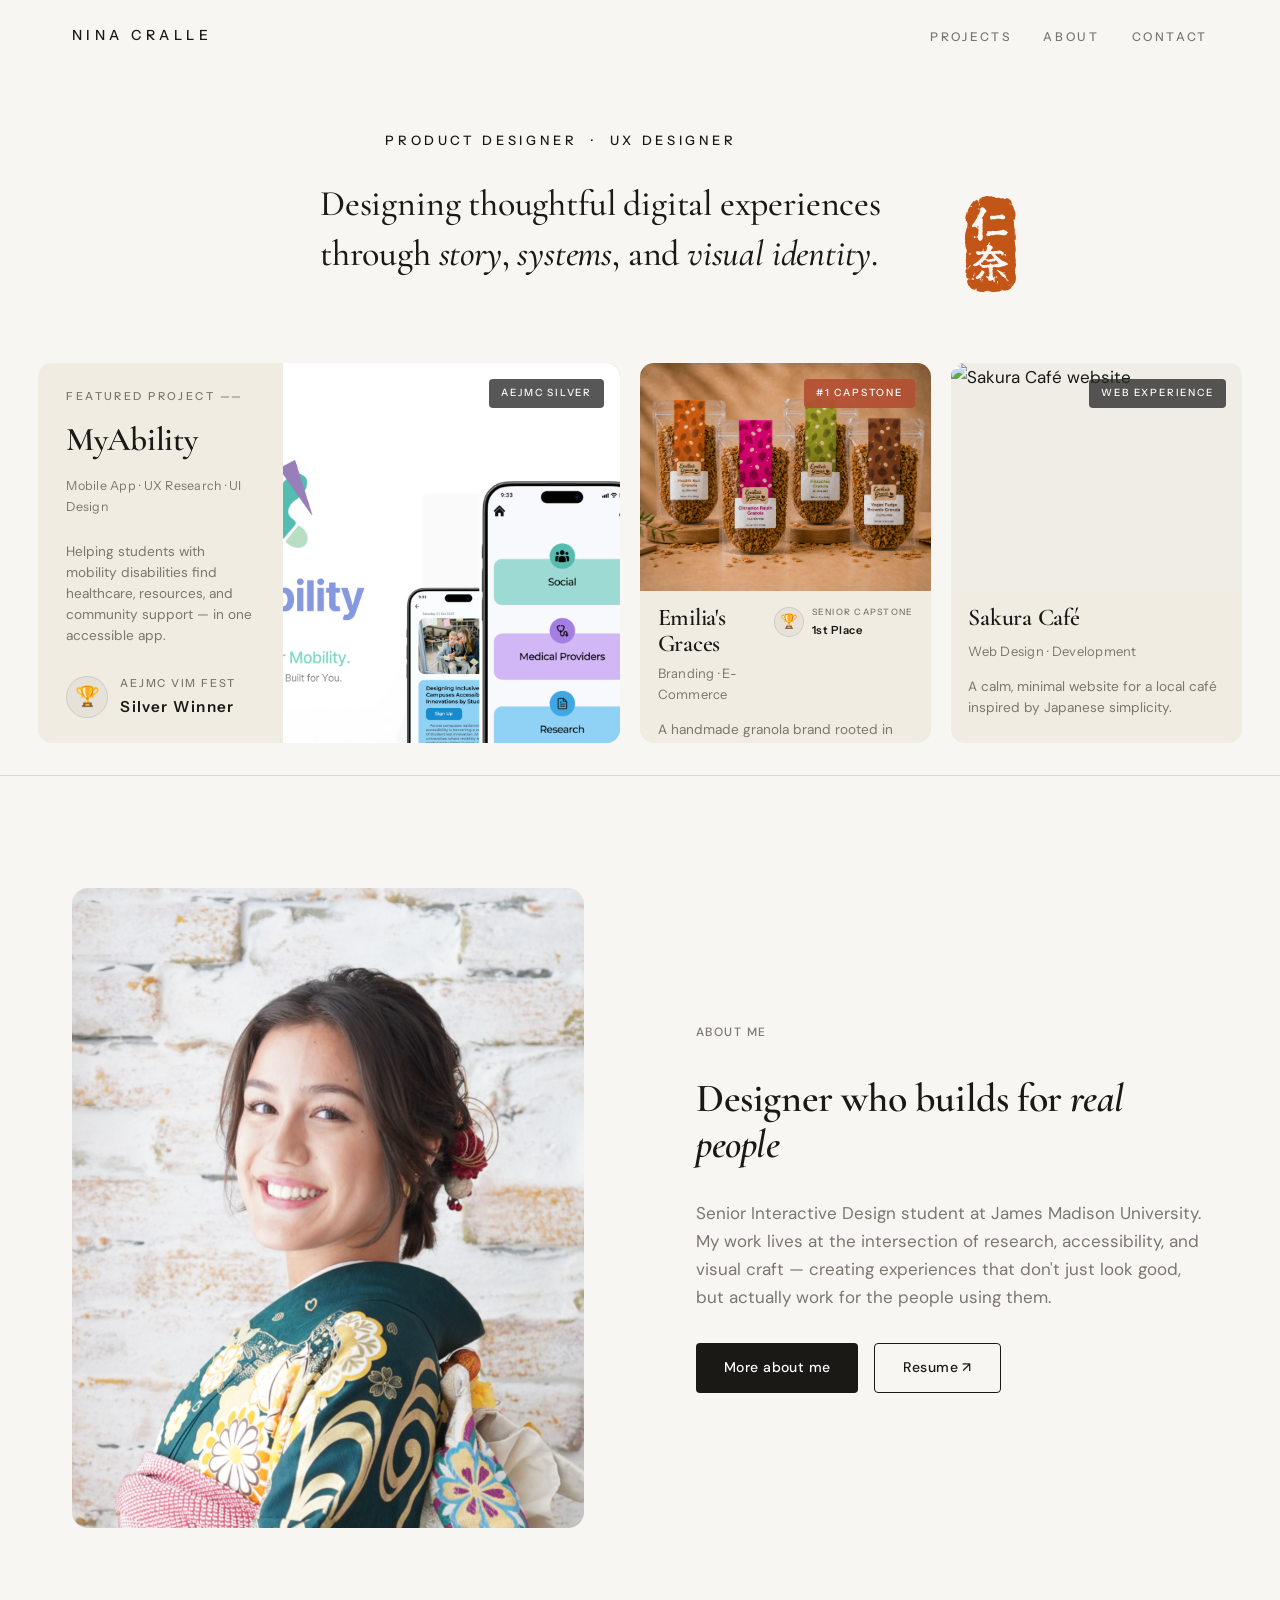
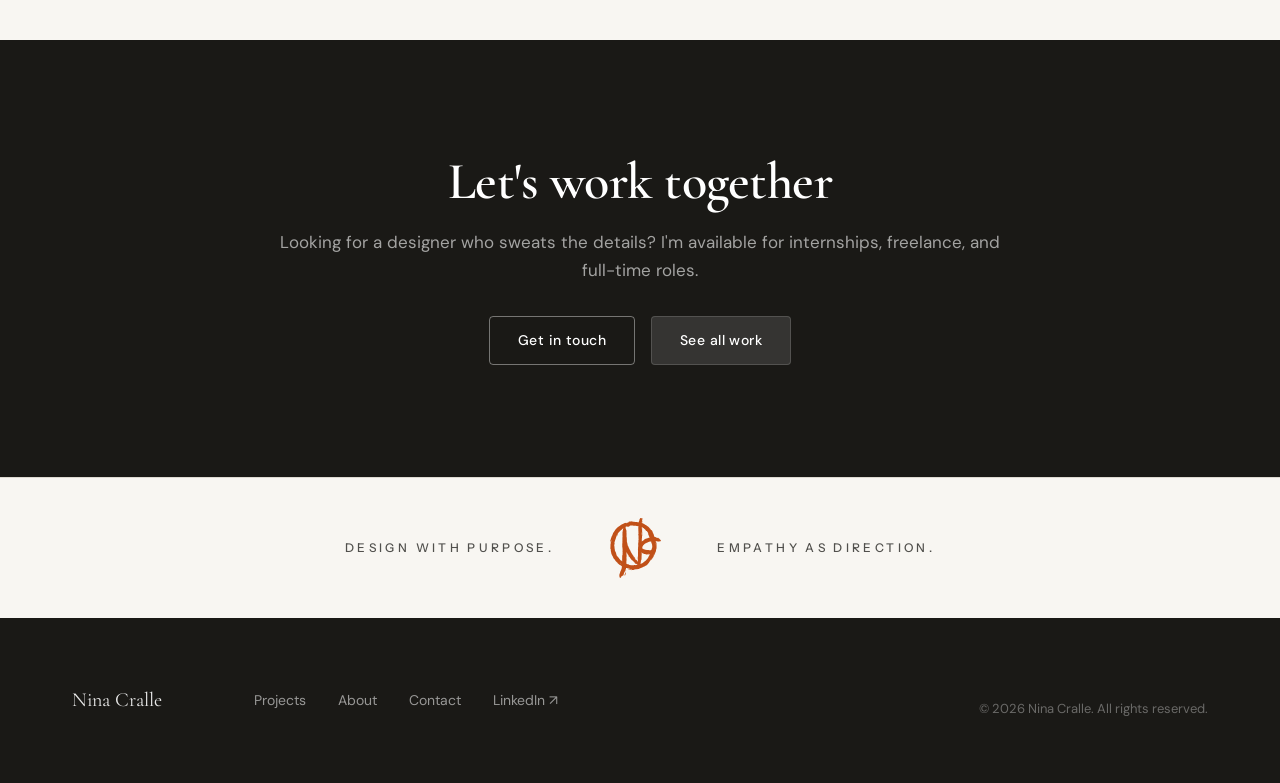
==== index.html @ 78f5ef24 "Update index.html" ====
<!DOCTYPE html>
<html lang="en">
<head>
  <meta charset="UTF-8" />
  <meta name="viewport" content="width=device-width, initial-scale=1.0" />
  <meta name="description" content="Nina Cralle — Interactive Design student at JMU focused on UX/UI, accessibility, and human-centered design." />
  <title>Nina Cralle — Interactive Designer</title>

  <link rel="preconnect" href="https://fonts.googleapis.com" />
  <link rel="preconnect" href="https://fonts.gstatic.com" crossorigin />
  <link href="https://fonts.googleapis.com/css2?family=Instrument+Sans:wght@400;500;600&family=Fredericka+the+Great&family=Cormorant+Garamond:ital,wght@0,400;0,500;0,600;1,400;1,500&family=DM+Sans:wght@400;500;600&display=swap" rel="stylesheet" />
  <link rel="icon" type="image/svg+xml" href="assets/images/logo/nc-monogram.svg" />
  <link rel="stylesheet" href="css/styles.css" />

</head>
<body>

  <!-- ============================================================
       NAVIGATION
       ============================================================ -->
  <nav class="nav" role="navigation" aria-label="Main navigation">
    <div class="nav__inner">
      <a href="index.html" class="nav__logo">NINA CRALLE</a>
      <ul class="nav__links" role="list">
        <li><a href="projects.html">Projects</a></li>
        <li><a href="about.html">About</a></li>
        <li><a href="contact.html">Contact</a></li>
      </ul>
      <button class="nav__toggle" aria-label="Toggle menu" aria-expanded="false">
        <span></span><span></span><span></span>
      </button>
    </div>
  </nav>
  <div class="nav__mobile" aria-hidden="true">
    <a href="projects.html">Projects</a>
    <a href="about.html">About</a>
    <a href="contact.html">Contact</a>
  </div>


 <!-- =====================================================
     HERO — mockup-matched composition
     ===================================================== -->
<section class="hero-mock" aria-label="Hero">
  <div class="hero-mock__inner">

    <p class="hero-mock__role" data-animate>
      Product Designer &nbsp;·&nbsp; UX Designer
    </p>

    <div class="hero-mock__headline-row" data-animate data-delay="1">
      <h1 class="hero-mock__headline">
        Designing thoughtful digital experiences
        through <em>story</em>, <em>systems</em>, and <em>visual identity</em>.
      </h1>
      <img
        src="assets/images/logo/nina-hanko.svg"
        alt="Nina Cralle hanko seal"
        class="hero-mock__hanko"
      />
    </div>

  </div>
</section>


 <!-- =====================================================
     FEATURED PROJECTS — asymmetric grid
     ===================================================== -->
<section class="featured-mock" id="featured">
  <div class="featured-mock__grid">

    <!-- 1 — MyAbility (large, left, spans 2 cols + 2 rows) -->
    <a href="projects/myability.html" class="fcard fcard--large" data-animate>
      <div class="fcard__badge fcard__badge--silver">AEJMC SILVER</div>
      <div class="fcard__body">
        <p class="fcard__eyebrow">Featured Project ——</p>
        <h3 class="fcard__title">MyAbility</h3>
        <p class="fcard__meta">Mobile App · UX Research · UI Design</p>
        <p class="fcard__desc">
          Helping students with mobility disabilities find healthcare, resources,
          and community support — in one accessible app.
        </p>
        <div class="fcard__award">
          <div class="fcard__award-icon" aria-hidden="true">🏆</div>
          <div>
            <p class="fcard__award-label">AEJMC VIM Fest</p>
            <p class="fcard__award-title">Silver Winner</p>
          </div>
        </div>
      </div>
      <div class="fcard__image">
        <!-- REPLACE: drop in your MyAbility hero/cover image -->
        <img src="assets/images/projects/myability/myability.png" alt="MyAbility app screens" />
      </div>
    </a>

    <!-- 2 — Emilia's Graces (right column, top) -->
    <a href="projects/emilias-graces.html" class="fcard fcard--small" data-animate data-delay="1">
      <div class="fcard__badge fcard__badge--capstone">#1 CAPSTONE</div>
      <div class="fcard__image fcard__image--top">
  <img
    src="assets/images/projects/emilias-graces/emilias-graces-hero.png"
    alt="Four Emilia's Graces granola packages featuring Health Nut, Cinnamon Raisin, Pistachio, and Vegan Fudge Brownie flavors"
  />
</div>
      <div class="fcard__body fcard__body--small">
  <div class="fcard__header-row">
    <div class="fcard__header-text">
      <h3 class="fcard__title fcard__title--sm">Emilia's Graces</h3>
      <p class="fcard__meta">Branding · E-Commerce</p>
    </div>
    <div class="fcard__award fcard__award--sm">
      <div class="fcard__award-icon" aria-hidden="true">🏆</div>
      <div>
        <p class="fcard__award-label">Senior Capstone</p>
        <p class="fcard__award-title">1st Place</p>
      </div>
    </div>
  </div>
  <p class="fcard__desc">A handmade granola brand rooted in warmth, tradition, and thoughtful detail.</p>
</div>
    </a>

    <!-- 3 — Sakura Café (right column, bottom) -->
    <a href="projects/sakura.html" class="fcard fcard--small" data-animate data-delay="2">
      <div class="fcard__badge fcard__badge--web">WEB EXPERIENCE</div>
      <div class="fcard__image fcard__image--top">
        <img
          src="https://static.wixstatic.com/media/748392_c0c60c1fc7424899b061f4d5baf2ed8d~mv2.png/v1/fill/w_525,h_700,q_90,enc_avif,quality_auto/748392_c0c60c1fc7424899b061f4d5baf2ed8d~mv2.png"
          alt="Sakura Café website"
        />
      </div>
      <div class="fcard__body fcard__body--small">
        <h3 class="fcard__title fcard__title--sm">Sakura Café</h3>
        <p class="fcard__meta">Web Design · Development</p>
        <p class="fcard__desc">A calm, minimal website for a local café inspired by Japanese simplicity.</p>
      </div>
    </a>

  </div>
</section>


  <!-- ============================================================
       ABOUT STRIP
       ============================================================ -->
  <section class="about-strip">
    <div class="about-strip__inner">
      <div class="about-strip__image" data-animate>
        <img src="assets/images/about/Kimonoshot_edited.jpg" alt="Nina Cralle portrait" />
      </div>
      <div class="about-strip__content">
        <p class="eyebrow" data-animate>About Me</p>
        <h2 data-animate data-delay="1">Designer who builds for <em>real people</em></h2>
        <p data-animate data-delay="2">
          Senior Interactive Design student at James Madison University.
          My work lives at the intersection of research, accessibility, and visual craft —
          creating experiences that don't just look good, but actually work for the people using them.
        </p>
        <div data-animate data-delay="3" style="display:flex; gap:1rem; flex-wrap:wrap;">
          <a href="about.html" class="btn btn--primary">More about me</a>
          <a href="assets/resume/nina-cralle-resume.pdf" class="btn btn--outline" target="_blank" rel="noopener">Resume ↗</a>
        </div>
      </div>
    </div>
  </section>


  <!-- ============================================================
       CONTACT CTA
       ============================================================ -->
  <section class="cta-strip">
    <div class="container">
      <h2 data-animate>Let's work together</h2>
      <p data-animate data-delay="1">
        Looking for a designer who sweats the details? I'm available for internships,
        freelance, and full-time roles.
      </p>
      <div data-animate data-delay="2" style="display:inline-flex; gap:1rem; flex-wrap:wrap; justify-content:center;">
        <a href="contact.html" class="btn btn--outline">Get in touch</a>
        <a href="projects.html" class="btn" style="background:rgba(255,255,255,0.12); color:#fff; border:1px solid rgba(255,255,255,0.15);">
          See all work
        </a>
      </div>
    </div>
  </section>

  <!-- =====================================================
     TAGLINE STRIP
     ===================================================== -->
<section class="tagline-strip" aria-label="Designer tagline">
  <div class="tagline-strip__inner">
    <span class="tagline-strip__text">Design with purpose.</span>
    <img
      src="assets/images/logo/nc-monogram.svg"
      alt="NC monogram"
      class="tagline-strip__mark"
    />
    <span class="tagline-strip__text">Empathy as direction.</span>
  </div>
</section>

  <!-- ============================================================
       FOOTER
       ============================================================ -->
  <footer class="footer">
    <div class="footer__inner">
      <span class="footer__name">Nina Cralle</span>
      <nav class="footer__links" aria-label="Footer navigation">
        <a href="projects.html">Projects</a>
        <a href="about.html">About</a>
        <a href="contact.html">Contact</a>
        <a href="https://www.linkedin.com/in/nina-cralle" target="_blank" rel="noopener">LinkedIn ↗</a>
      </nav>
      <p class="footer__copy">© 2026 Nina Cralle. All rights reserved.</p>
    </div>
  </footer>


  <script src="js/script.js"></script>
  <script>
    (function () {
      const scroll = document.getElementById('heroCScroll');
      const btnL   = document.getElementById('arrowLeft');
      const btnR   = document.getElementById('arrowRight');
      if (!scroll) return;

      const STEP = 320;

      /* ── Center carousel on load so it feels balanced ── */
      function centerTrack() {
        const maxScroll = scroll.scrollWidth - scroll.clientWidth;
        scroll.scrollLeft = maxScroll / 2;
        updateArrows();
      }

      requestAnimationFrame(() => requestAnimationFrame(centerTrack));

      let rTimer;
      window.addEventListener('resize', () => {
        clearTimeout(rTimer);
        rTimer = setTimeout(centerTrack, 120);
      });

      /* ── Arrow state ── */
      function updateArrows() {
        if (!btnL || !btnR) return;
        btnL.classList.toggle('hidden', scroll.scrollLeft < 4);
        btnR.classList.toggle('hidden',
          scroll.scrollLeft >= scroll.scrollWidth - scroll.clientWidth - 4);
      }

      scroll.addEventListener('scroll', updateArrows, { passive: true });

      if (btnL) btnL.addEventListener('click', () => scroll.scrollBy({ left: -STEP, behavior: 'smooth' }));
      if (btnR) btnR.addEventListener('click', () => scroll.scrollBy({ left:  STEP, behavior: 'smooth' }));

      /* ── Mouse drag ── */
      let down = false, startX, startScroll;

      scroll.addEventListener('mousedown', e => {
        down = true;
        scroll.classList.add('dragging');
        startX      = e.pageX - scroll.offsetLeft;
        startScroll = scroll.scrollLeft;
      });
      scroll.addEventListener('mouseleave', () => { down = false; scroll.classList.remove('dragging'); });
      scroll.addEventListener('mouseup',    () => { down = false; scroll.classList.remove('dragging'); });
      scroll.addEventListener('mousemove', e => {
        if (!down) return;
        e.preventDefault();
        scroll.scrollLeft = startScroll - (e.pageX - scroll.offsetLeft - startX) * 1.5;
      });

      /* ── Touch ── */
      let tx = 0, ts = 0;
      scroll.addEventListener('touchstart', e => { tx = e.touches[0].pageX; ts = scroll.scrollLeft; }, { passive: true });
      scroll.addEventListener('touchmove',  e => { scroll.scrollLeft = ts + (tx - e.touches[0].pageX); }, { passive: true });
    })();
  </script>

</body>
</html>
---- css/styles.css ----
/* ============================================================
   Nina Cralle Portfolio — styles.css
   ============================================================
   Fonts loaded in HTML:
     - Fredericka the Great (legacy hero name — no longer used on home)
     - Cormorant Garamond (display, italic keywords)
     - DM Sans (body)
     - Instrument Sans (nav + labels)

   Table of Contents:
     1.  Design tokens (variables)
     2.  Reset & base
     3.  Typography
     4.  Layout utilities
     5.  Navigation
     6.  Buttons & links
     7.  Image utilities
     8.  Home — hero (mock composition)
     9.  Home — featured projects grid
     10. Home — tagline strip
     11. Home — legacy about strip (still used)
     12. Home — legacy CTA strip (still used)
     13. Projects list page
     14. Project detail page
     15. About page
     16. Contact page
     17. Footer
     18. Animations
     19. Responsive
   ============================================================ */


/* ============================================================
   1. DESIGN TOKENS
   ============================================================ */

:root {
  /* Colors */
  --color-bg:          #F8F6F2;
  --color-surface:     #FFFFFF;
  --color-card:        #F0EDE7;
  --color-card-warm:   #F1ECE2;
  --color-text:        #1A1916;
  --color-muted:       #7A776F;
  --color-accent:      #B07A52;
  --color-accent-dark: #8A5C38;
  --color-border:      #DDD9D1;
  --color-placeholder: #D5D1C9;

  /* Typography */
  --font-display: 'Cormorant Garamond', Georgia, 'Times New Roman', serif;
  --font-body:    'DM Sans', system-ui, -apple-system, sans-serif;
  --font-mono:    'Instrument Sans', system-ui, sans-serif;

  /* Spacing */
  --space-xs:  0.5rem;
  --space-sm:  1rem;
  --space-md:  2rem;
  --space-lg:  4rem;
  --space-xl:  7rem;
  --space-2xl: 10rem;

  /* Sizing */
  --max-width:     1200px;
  --content-width: 760px;
  --nav-height:    72px;

  /* Radius */
  --radius-sm: 4px;
  --radius-md: 8px;
  --radius-lg: 16px;

  /* Motion */
  --ease:      0.25s ease;
  --ease-slow: 0.5s ease;
}


/* ============================================================
   2. RESET & BASE
   ============================================================ */

*, *::before, *::after {
  box-sizing: border-box;
  margin: 0;
  padding: 0;
}

html {
  scroll-behavior: smooth;
  -webkit-font-smoothing: antialiased;
  -moz-osx-font-smoothing: grayscale;
}

body {
  background-color: var(--color-bg);
  color: var(--color-text);
  font-family: var(--font-body);
  font-size: 1.0625rem;
  line-height: 1.65;
  min-height: 100vh;
  padding-top: var(--nav-height);
}

img {
  display: block;
  max-width: 100%;
  height: auto;
}

a { color: inherit; text-decoration: none; }
ul, ol { list-style: none; }

button {
  cursor: pointer;
  border: none;
  background: none;
  font-family: inherit;
}

:focus-visible {
  outline: 2px solid var(--color-accent);
  outline-offset: 3px;
  border-radius: 2px;
}

::selection {
  background-color: var(--color-accent);
  color: #fff;
}


/* ============================================================
   3. TYPOGRAPHY
   ============================================================ */

h1, h2, h3, h4 {
  font-family: var(--font-display);
  font-weight: 600;
  line-height: 1.15;
  letter-spacing: -0.01em;
}

h1 { font-size: clamp(2.25rem, 5vw, 3.75rem); }
h2 { font-size: clamp(1.75rem, 3.5vw, 2.5rem); }
h3 { font-size: clamp(1.25rem, 2.5vw, 1.625rem); }
h4 { font-size: 1.125rem; font-weight: 600; font-family: var(--font-body); }

p {
  color: var(--color-muted);
  max-width: 62ch;
}

p.wide { max-width: 80ch; }
p.dark { color: var(--color-text); }

.eyebrow {
  font-family: var(--font-body);
  font-size: 0.75rem;
  font-weight: 500;
  letter-spacing: 0.12em;
  text-transform: uppercase;
  color: var(--color-muted);
}

.caption {
  font-size: 0.8125rem;
  color: var(--color-muted);
}

strong { font-weight: 600; color: var(--color-text); }
.italic { font-style: italic; }


/* ============================================================
   4. LAYOUT UTILITIES
   ============================================================ */

.container {
  max-width: var(--max-width);
  margin-inline: auto;
  padding-inline: var(--space-md);
}

.container--narrow {
  max-width: var(--content-width);
  margin-inline: auto;
  padding-inline: var(--space-md);
}

.section    { padding-block: var(--space-xl); }
.section--sm { padding-block: var(--space-lg); }

.divider {
  border: none;
  border-top: 1px solid var(--color-border);
  margin-block: var(--space-lg);
}

.split {
  display: flex;
  gap: var(--space-lg);
  align-items: flex-start;
}
.split > * { flex: 1; }

.sr-only {
  position: absolute;
  width: 1px;
  height: 1px;
  padding: 0;
  margin: -1px;
  overflow: hidden;
  clip: rect(0, 0, 0, 0);
  white-space: nowrap;
  border-width: 0;
}


/* ============================================================
   5. NAVIGATION
   ============================================================ */

.nav {
  position: fixed;
  top: 0; left: 0; right: 0;
  z-index: 100;
  height: var(--nav-height);
  display: flex;
  align-items: center;
  background-color: rgba(248, 246, 242, 0.88);
  backdrop-filter: blur(12px);
  -webkit-backdrop-filter: blur(12px);
  border-bottom: 1px solid transparent;
  transition: border-color var(--ease);
}

.nav.scrolled { border-bottom-color: var(--color-border); }

.nav__inner {
  max-width: var(--max-width);
  width: 100%;
  margin-inline: auto;
  padding-inline: var(--space-md);
  display: flex;
  align-items: center;
  justify-content: space-between;
}

/* Logo (uppercase, tracked, Instrument Sans) */
.nav__logo {
  font-family: var(--font-mono);
  font-size: 0.875rem;
  font-weight: 500;
  letter-spacing: 0.32em;
  text-transform: uppercase;
  color: var(--color-text);
  text-decoration: none;
  transition: color var(--ease);
}
.nav__logo:hover { color: var(--color-accent); }

/* Desktop nav links */
.nav__links {
  display: flex;
  gap: var(--space-md);
  align-items: center;
}

.nav__links a {
  font-family: var(--font-mono);
  font-size: 0.75rem;
  font-weight: 500;
  letter-spacing: 0.22em;
  text-transform: uppercase;
  color: var(--color-muted);
  text-decoration: none;
  position: relative;
  padding-bottom: 2px;
  transition: color var(--ease);
}

.nav__links a::after {
  content: '';
  position: absolute;
  bottom: 0; left: 0;
  width: 0; height: 1px;
  background-color: var(--color-accent);
  transition: width var(--ease);
}

.nav__links a:hover,
.nav__links a.active { color: var(--color-text); }

.nav__links a:hover::after,
.nav__links a.active::after { width: 100%; }

/* Mobile hamburger */
.nav__toggle {
  display: none;
  flex-direction: column;
  gap: 5px;
  padding: 4px;
  background: none;
  border: none;
  cursor: pointer;
}

.nav__toggle span {
  display: block;
  width: 22px;
  height: 1.5px;
  background-color: var(--color-text);
  transition: transform var(--ease), opacity var(--ease);
}

.nav__toggle.open span:nth-child(1) { transform: translateY(6.5px) rotate(45deg); }
.nav__toggle.open span:nth-child(2) { opacity: 0; }
.nav__toggle.open span:nth-child(3) { transform: translateY(-6.5px) rotate(-45deg); }

/* Mobile drawer */
.nav__mobile {
  display: none;
  position: fixed;
  top: var(--nav-height);
  left: 0; right: 0;
  background-color: var(--color-bg);
  border-bottom: 1px solid var(--color-border);
  padding: var(--space-md);
  flex-direction: column;
  gap: var(--space-sm);
  z-index: 99;
}

.nav__mobile.open { display: flex; }

.nav__mobile a {
  font-family: var(--font-mono);
  font-size: 0.9rem;
  letter-spacing: 0.22em;
  text-transform: uppercase;
  color: var(--color-text);
  padding-block: var(--space-xs);
  border-bottom: 1px solid var(--color-border);
}


/* ============================================================
   6. BUTTONS & LINKS
   ============================================================ */

.btn {
  display: inline-flex;
  align-items: center;
  gap: 0.5rem;
  padding: 0.75rem 1.75rem;
  border-radius: var(--radius-sm);
  font-family: var(--font-body);
  font-size: 0.875rem;
  font-weight: 500;
  letter-spacing: 0.03em;
  text-decoration: none;
  transition: background-color var(--ease), color var(--ease),
              transform var(--ease), box-shadow var(--ease);
  cursor: pointer;
}

.btn--primary {
  background-color: var(--color-text);
  color: #fff;
}
.btn--primary:hover {
  background-color: var(--color-accent);
  transform: translateY(-1px);
  box-shadow: 0 4px 16px rgba(176, 122, 82, 0.25);
}

.btn--outline {
  background-color: transparent;
  color: var(--color-text);
  border: 1.5px solid var(--color-text);
}
.btn--outline:hover {
  background-color: var(--color-text);
  color: #fff;
  transform: translateY(-1px);
}

.btn--ghost {
  background: none;
  color: var(--color-accent);
  padding-inline: 0;
  font-weight: 500;
}
.btn--ghost::after {
  content: '→';
  transition: transform var(--ease);
  display: inline-block;
}
.btn--ghost:hover::after { transform: translateX(4px); }

.text-link {
  color: var(--color-accent);
  text-decoration: underline;
  text-underline-offset: 3px;
  transition: color var(--ease);
}
.text-link:hover { color: var(--color-accent-dark); }


/* ============================================================
   7. IMAGE UTILITIES
   ============================================================ */

.img-placeholder {
  background-color: var(--color-placeholder);
  border-radius: var(--radius-md);
  display: flex;
  align-items: center;
  justify-content: center;
  width: 100%;
  min-height: 260px;
  font-size: 0.75rem;
  color: var(--color-muted);
  letter-spacing: 0.06em;
  text-transform: uppercase;
  font-family: var(--font-body);
}

.project-img {
  width: 100%;
  border-radius: var(--radius-md);
  object-fit: cover;
  background-color: var(--color-placeholder);
}

.project-img--tall  { aspect-ratio: 4 / 5; }
.project-img--wide  { aspect-ratio: 16 / 9; }
.project-img--sq    { aspect-ratio: 1 / 1; }
.project-img--hero  { aspect-ratio: 21 / 9; min-height: 320px; }

.project-img--full {
  object-fit: contain;
  height: auto;
  aspect-ratio: unset;
  background-color: transparent;
}


/* ============================================================
   8. HOME — HERO (mockup composition)
   ============================================================ */

.hero-mock {
  background-color: var(--color-bg);
  padding-top: clamp(2rem, 4.5vw, 3.75rem);
  padding-bottom: clamp(2.5rem, 4vw, 3.5rem);
  overflow: hidden;
}

.hero-mock__inner {
  max-width: 780px;
  margin-inline: auto;
  padding-inline: var(--space-md);
  text-align: center;
}

/* "PRODUCT DESIGNER · UX DESIGNER" eyebrow */
.hero-mock__role {
  font-family: var(--font-mono);
  font-size: 0.8125rem;
  font-weight: 500;
  letter-spacing: 0.28em;
  text-transform: uppercase;
  color: var(--color-text);
  margin-bottom: 1.75rem;
  opacity: 0.85;
}

/* Wrapper — inline-block so it hugs the text width */
.hero-mock__headline-row {
  position: relative;
  display: inline-block;
  text-align: left;
  max-width: 640px;   /* forces the headline to wrap after "experiences" */
}

/* Headline — slightly tighter and shorter */
.hero-mock__headline {
  font-family: var(--font-display);
  font-weight: 500;
  font-size: clamp(1.5rem, 3vw, 2.25rem);
  line-height: 1.4;
  letter-spacing: -0.005em;
  color: var(--color-text);
  margin: 0;
}

.hero-mock__headline em {
  font-style: italic;
  color: var(--color-text);
}

/* Hanko seal — smaller, anchored just past "identity." */
.hero-mock__hanko {
  position: absolute;
  right: -3.5rem;              /* sits just past the period at end of headline */
  bottom: -0.75rem;            /* drops slightly below baseline like a stamp */
  width: clamp(48px, 4vw, 62px);
  height: auto;
  z-index: 2;
}


/* ============================================================
   9. HOME — FEATURED PROJECTS GRID
   ============================================================ */

.featured-mock {
  background-color: var(--color-bg);
  padding-block: clamp(1rem, 2.5vw, 2rem);
  padding-inline: clamp(1rem, 3vw, 3rem);
}

/* 3 cards in a single row: MyAbility (2fr) + Emilia's (1fr) + Sakura (1fr) */
.featured-mock__grid {
  display: grid;
  grid-template-columns: 2fr 1fr 1fr;
  grid-template-rows: 1fr;
  gap: 1.25rem;
  max-width: 1360px;
  margin-inline: auto;
}

/* Base card */
.fcard {
  position: relative;
  background-color: var(--color-card-warm);
  border-radius: 14px;
  overflow: hidden;
  text-decoration: none;
  color: var(--color-text);
  display: flex;
  transition: transform var(--ease), box-shadow var(--ease);
}

.fcard:hover {
  transform: translateY(-3px);
  box-shadow: 0 16px 40px rgba(0, 0, 0, 0.08);
}

/* Corner badge */
.fcard__badge {
  position: absolute;
  top: 1rem;
  right: 1rem;
  z-index: 3;
  font-family: var(--font-mono);
  font-size: 0.625rem;
  font-weight: 500;
  letter-spacing: 0.18em;
  padding: 0.4rem 0.75rem;
  border-radius: 4px;
  color: #fff;
  text-transform: uppercase;
}

.fcard__badge--silver   { background: rgba(40, 40, 40, 0.78); }
.fcard__badge--capstone { background: rgba(180, 80, 50, 0.92); }
.fcard__badge--web      { background: rgba(40, 40, 40, 0.78); }

/* ── large card (myability) ── */
.fcard--large .fcard__body {
  flex: 0 0 42%;
  width: 42%;
  padding: 1.75rem 1.5rem;
  display: flex;
  flex-direction: column;
  justify-content: space-between;
  gap: 0.35rem;
}

.fcard--large .fcard__image {
  flex: 0 0 58%;
  width: 58%;
  background: linear-gradient(135deg, #C9B8D6 0%, #B8B5E0 100%);
  overflow: hidden;
}

.fcard--large .fcard__image img {
  width: 100%;
  height: 100%;
  object-fit: cover;
  object-position: center top;
  display: block;
}

/* Shrink typography inside the large card to fit the 42% column properly */
.fcard--large .fcard__title {
  font-size: clamp(1.75rem, 2.4vw, 2.25rem);
  margin-top: 0.35rem;
}

.fcard--large .fcard__meta {
  font-size: 0.78rem;
}

.fcard--large .fcard__desc {
  font-size: 0.85rem;
  max-width: none;
  margin-top: 0.75rem;
}

.fcard--large .fcard__award {
  margin-top: 1rem;
}


/* ── Small cards (Emilia's + Sakura) ── */
.fcard--small {
  flex-direction: column;
  min-height: 320px;
  max-height: 360px;
}

.fcard--small.fcard:nth-of-type(2) { grid-column: 2; grid-row: 1; }
.fcard--small.fcard:nth-of-type(3) { grid-column: 3; grid-row: 1; }

.fcard__image--top {
  width: 100%;
  aspect-ratio: unset;
  height: 60%;
  overflow: hidden;
  background-color: var(--color-card);
  flex-shrink: 0;
}

.fcard__image--top img,
.fcard__image--top .img-placeholder {
  width: 100%;
  height: 100%;
  object-fit: cover;
  border-radius: 0;
  min-height: unset;
}

.fcard__body--small {
  padding: 1rem 1.25rem 1.5rem;
  display: flex;
  flex-direction: column;
  gap: 0.25rem;
  flex-shrink: 0;
}


/* ── Card typography ── */
.fcard__eyebrow {
  font-family: var(--font-mono);
  font-size: 0.6875rem;
  font-weight: 500;
  letter-spacing: 0.22em;
  text-transform: uppercase;
  color: var(--color-muted);
}

.fcard__title {
  font-family: var(--font-display);
  font-size: clamp(2rem, 3.2vw, 2.75rem);
  font-weight: 600;
  line-height: 1.1;
  color: var(--color-text);
  margin-top: 0.5rem;
}

.fcard__title--sm {
  font-size: 1.5rem;
  margin-top: 0;
}

.fcard__meta {
  font-family: var(--font-mono);
  font-size: 0.8125rem;
  color: var(--color-muted);
  margin-top: 0.35rem;
  letter-spacing: 0.02em;
}

.fcard__desc {
  font-size: 0.9rem;
  line-height: 1.55;
  color: var(--color-muted);
  max-width: 36ch;
  margin-top: 1rem;
}

.fcard--small .fcard__desc {
  margin-top: 0.6rem;
  font-size: 0.85rem;
}

/* Award row (MyAbility) */
.fcard__award {
  display: flex;
  align-items: center;
  gap: 0.75rem;
  margin-top: 1.5rem;
}

.fcard__award-icon {
  width: 42px;
  height: 42px;
  border-radius: 50%;
  display: flex;
  align-items: center;
  justify-content: center;
  font-size: 1.25rem;
  background: rgba(0, 0, 0, 0.04);
  border: 1px solid rgba(0, 0, 0, 0.1);
}

.fcard__award-label {
  font-family: var(--font-mono);
  font-size: 0.6875rem;
  font-weight: 500;
  letter-spacing: 0.16em;
  text-transform: uppercase;
  color: var(--color-muted);
}

.fcard__award-title {
  font-family: var(--font-mono);
  font-size: 0.95rem;
  font-weight: 600;
  letter-spacing: 0.08em;
  color: var(--color-text);
  margin-top: 0.1rem;
}

/* Capstone pill (Emilia's) */
.fcard__capstone-pill {
  display: inline-flex;
  align-items: center;
  gap: 0.5rem;
  margin-top: 0.85rem;
  padding: 0.4rem 0.65rem;
  background: rgba(180, 80, 50, 0.1);
  border-radius: 100px;
  width: fit-content;
  font-family: var(--font-mono);
  font-size: 0.7rem;
  color: var(--color-text);
  line-height: 1.25;
}

.fcard__capstone-icon { font-size: 0.85rem; }
.fcard__capstone-sub  { opacity: 0.6; font-size: 0.65rem; letter-spacing: 0.05em; }


/* ============================================================
   10. HOME — TAGLINE STRIP
   ============================================================ */

.tagline-strip {
  background-color: var(--color-bg);
  padding-block: 2.5rem;
  border-top: 1px solid var(--color-border);
}

.tagline-strip__inner {
  max-width: 900px;
  margin-inline: auto;
  padding-inline: var(--space-md);
  display: flex;
  align-items: center;
  justify-content: center;
  gap: clamp(1.5rem, 5vw, 3.5rem);
}

.tagline-strip__text {
  font-family: var(--font-mono);
  font-size: 0.75rem;
  font-weight: 500;
  letter-spacing: 0.28em;
  text-transform: uppercase;
  color: var(--color-text);
  opacity: 0.75;
}

.tagline-strip__mark {
  width: clamp(36px, 4vw, 52px);
  height: auto;
  flex-shrink: 0;
}


/* ============================================================
   11. HOME — ABOUT STRIP
   ============================================================ */

.about-strip {
  padding-block: var(--space-xl);
  border-top: 1px solid var(--color-border);
}

.about-strip__inner {
  max-width: var(--max-width);
  margin-inline: auto;
  padding-inline: var(--space-md);
  display: grid;
  grid-template-columns: 1fr 1fr;
  gap: var(--space-xl);
  align-items: center;
}

.about-strip__image {
  aspect-ratio: 4 / 5;
  border-radius: var(--radius-lg);
  overflow: hidden;
}

.about-strip__image img,
.about-strip__image .img-placeholder {
  width: 100%;
  height: 100%;
  object-fit: cover;
  border-radius: 0;
}

.about-strip__content {
  display: flex;
  flex-direction: column;
  gap: var(--space-md);
}


/* ============================================================
   12. HOME — CONTACT CTA STRIP
   ============================================================ */

.cta-strip {
  background-color: var(--color-text);
  color: #fff;
  padding-block: var(--space-xl);
  text-align: center;
}

.cta-strip h2 {
  font-family: var(--font-display);
  font-size: clamp(2rem, 5vw, 3.25rem);
  color: #fff;
  margin-bottom: var(--space-sm);
}

.cta-strip p {
  color: rgba(255, 255, 255, 0.6);
  margin-inline: auto;
  margin-bottom: var(--space-md);
}

.cta-strip .btn--outline {
  color: #fff;
  border-color: rgba(255, 255, 255, 0.4);
}

.cta-strip .btn--outline:hover {
  background-color: #fff;
  color: var(--color-text);
}


/* ============================================================
   13. PROJECTS LIST PAGE
   ============================================================ */

.page-hero {
  padding-top: var(--space-xl);
  padding-bottom: var(--space-lg);
  border-bottom: 1px solid var(--color-border);
}

.page-hero__inner {
  max-width: var(--max-width);
  margin-inline: auto;
  padding-inline: var(--space-md);
}

.projects-grid {
  padding-block: var(--space-xl);
}

.projects-grid__inner {
  max-width: var(--max-width);
  margin-inline: auto;
  padding-inline: var(--space-md);
}

.projects-grid__layout {
  display: grid;
  grid-template-columns: repeat(2, 1fr);
  gap: 2rem;
}

/* Old-style .card (used on projects listing page) */
.card {
  background-color: var(--color-card);
  border-radius: var(--radius-lg);
  overflow: hidden;
  text-decoration: none;
  color: var(--color-text);
  display: flex;
  flex-direction: column;
  transition: transform var(--ease), box-shadow var(--ease);
}

.card:hover {
  transform: translateY(-4px);
  box-shadow: 0 12px 40px rgba(0, 0, 0, 0.08);
}

.card__image {
  width: 100%;
  aspect-ratio: 3 / 2;
  overflow: hidden;
}

.card__image img,
.card__image .img-placeholder {
  width: 100%;
  height: 100%;
  object-fit: cover;
  border-radius: 0;
  transition: transform var(--ease-slow);
}

.card:hover .card__image img { transform: scale(1.03); }

.card__body {
  padding: 1.5rem;
  display: flex;
  flex-direction: column;
  gap: 0.5rem;
  flex: 1;
}

.card__eyebrow {
  font-size: 0.75rem;
  font-weight: 500;
  letter-spacing: 0.1em;
  text-transform: uppercase;
  color: var(--color-accent);
}

.card__title {
  font-family: var(--font-display);
  font-size: 1.5rem;
  font-weight: 600;
  line-height: 1.2;
  color: var(--color-text);
}

.card__desc {
  font-size: 0.9375rem;
  color: var(--color-muted);
  max-width: none;
  margin-top: 0.25rem;
}

.card__link {
  margin-top: auto;
  padding-top: 1rem;
  font-size: 0.875rem;
  font-weight: 500;
  color: var(--color-accent);
  display: flex;
  align-items: center;
  gap: 0.4rem;
  transition: gap var(--ease);
}

.card:hover .card__link { gap: 0.75rem; }

.card__badge {
  display: inline-flex;
  align-items: center;
  gap: 0.3rem;
  font-size: 0.7rem;
  letter-spacing: 0.08em;
  text-transform: uppercase;
  background-color: rgba(176, 122, 82, 0.12);
  color: var(--color-accent);
  padding: 0.2rem 0.6rem;
  border-radius: 100px;
  width: fit-content;
  margin-top: 0.5rem;
}

/* Wide featured card variant */
.card--featured {
  grid-column: 1 / -1;
  flex-direction: row;
}

.card--featured .card__image {
  width: 55%;
  flex-shrink: 0;
  aspect-ratio: unset;
  min-height: 320px;
}

.card--featured .card__body {
  padding: var(--space-md);
}


/* ============================================================
   14. PROJECT DETAIL PAGE
   ============================================================ */

.project-back {
  display: inline-flex;
  align-items: center;
  gap: 0.4rem;
  font-size: 0.875rem;
  color: var(--color-muted);
  margin-bottom: var(--space-md);
  transition: color var(--ease);
}
.project-back:hover { color: var(--color-text); }
.project-back::before { content: '←'; }

.project-hero {
  padding-top: var(--space-lg);
  padding-bottom: 0;
}

.project-hero__inner {
  max-width: var(--max-width);
  margin-inline: auto;
  padding-inline: var(--space-md);
}

.project-hero__meta {
  display: flex;
  gap: var(--space-md);
  flex-wrap: wrap;
  margin-bottom: var(--space-md);
}

.project-meta-tag {
  font-size: 0.8125rem;
  letter-spacing: 0.08em;
  text-transform: uppercase;
  color: var(--color-muted);
}
.project-meta-tag.accent { color: var(--color-accent); }

.project-hero__title { margin-bottom: var(--space-sm); }

.project-hero__subtitle {
  font-size: 1.1875rem;
  color: var(--color-muted);
  max-width: 64ch;
  margin-bottom: var(--space-lg);
}

.project-hero__image {
  width: 100%;
  max-width: var(--max-width);
  margin-inline: auto;
  margin-top: var(--space-md);
}

.project-content {
  max-width: var(--content-width);
  margin-inline: auto;
  padding-inline: var(--space-md);
  padding-block: var(--space-xl);
}

.project-section { margin-bottom: var(--space-xl); }

.project-section__label {
  display: flex;
  align-items: center;
  gap: 0.75rem;
  margin-bottom: 1.25rem;
}

.project-section__label::before {
  content: '';
  width: 24px;
  height: 1px;
  background-color: var(--color-accent);
}

.project-section h2 {
  font-size: 1.875rem;
  margin-bottom: 0.875rem;
}

.project-section p + p { margin-top: 0.75rem; }

/* Problem list */
.problem-list {
  display: flex;
  flex-direction: column;
  gap: 0.75rem;
  margin-top: var(--space-sm);
}

.problem-list li {
  display: flex;
  align-items: flex-start;
  gap: 0.75rem;
  font-size: 1rem;
  color: var(--color-muted);
}

.problem-list li::before {
  content: '—';
  color: var(--color-accent);
  flex-shrink: 0;
  margin-top: 0.1em;
}

/* Solution feature grid */
.solution-grid {
  display: grid;
  grid-template-columns: repeat(3, 1fr);
  gap: 1.5rem;
  margin-top: var(--space-md);
}

.solution-card {
  background-color: var(--color-card);
  border-radius: var(--radius-md);
  padding: 1.5rem;
  display: flex;
  flex-direction: column;
  gap: var(--space-sm);
}

.solution-card__img {
  aspect-ratio: 4 / 3;
  border-radius: var(--radius-sm);
  overflow: hidden;
  margin-bottom: 0.5rem;
}

.solution-card h4 { color: var(--color-text); }
.solution-card p { font-size: 0.9375rem; max-width: none; }

/* Process row (wireframe thumbnails) */
.process-row {
  display: grid;
  grid-template-columns: repeat(3, 1fr);
  gap: 1rem;
  margin-top: var(--space-md);
  margin-bottom: var(--space-sm);
}

/* Results stats */
.results-grid {
  display: grid;
  grid-template-columns: repeat(3, 1fr);
  gap: 1rem;
  margin-top: var(--space-md);
}

.stat-card {
  background-color: var(--color-card);
  border-radius: var(--radius-md);
  padding: 1.5rem;
  text-align: center;
}

.stat-card__number {
  font-family: var(--font-display);
  font-size: 2.75rem;
  font-weight: 600;
  color: var(--color-accent);
  line-height: 1;
}

.stat-card__label {
  font-size: 0.875rem;
  color: var(--color-muted);
  margin-top: 0.4rem;
}

/* Reflection quote block */
.reflection-block {
  background-color: var(--color-card);
  border-left: 3px solid var(--color-accent);
  border-radius: 0 var(--radius-md) var(--radius-md) 0;
  padding: 1.5rem 2rem;
  margin-top: var(--space-md);
}

.reflection-block p {
  font-family: var(--font-display);
  font-size: 1.25rem;
  font-style: italic;
  color: var(--color-text);
  line-height: 1.65;
  max-width: none;
}

/* Next-project navigation */
.project-nav {
  border-top: 1px solid var(--color-border);
  padding-block: var(--space-lg);
}

.project-nav__inner {
  max-width: var(--max-width);
  margin-inline: auto;
  padding-inline: var(--space-md);
  display: flex;
  justify-content: space-between;
  align-items: center;
  gap: var(--space-md);
}

.project-nav__link {
  display: flex;
  flex-direction: column;
  gap: 0.25rem;
}

.project-nav__link--next { text-align: right; }

.project-nav__label {
  font-size: 0.75rem;
  letter-spacing: 0.1em;
  text-transform: uppercase;
  color: var(--color-muted);
}

.project-nav__title {
  font-family: var(--font-display);
  font-size: 1.25rem;
  color: var(--color-text);
  transition: color var(--ease);
}

.project-nav__link:hover .project-nav__title { color: var(--color-accent); }


/* ============================================================
   15. ABOUT PAGE
   ============================================================ */

.about-hero {
  padding-top: var(--space-xl);
  padding-bottom: var(--space-lg);
}

.about-grid {
  display: grid;
  grid-template-columns: 2fr 3fr;
  gap: var(--space-xl);
  align-items: flex-start;
  padding-block: var(--space-xl);
}

.about-photo {
  aspect-ratio: 4 / 5;
  border-radius: var(--radius-lg);
  overflow: hidden;
  position: sticky;
  top: calc(var(--nav-height) + var(--space-md));
}

.about-photo img,
.about-photo .img-placeholder {
  width: 100%;
  height: 100%;
  object-fit: cover;
  border-radius: 0;
}

.about-text {
  display: flex;
  flex-direction: column;
  gap: var(--space-md);
}

.about-text p { max-width: none; }

.skills-list {
  display: flex;
  flex-wrap: wrap;
  gap: 0.5rem;
}

.skill-tag {
  font-size: 0.8125rem;
  letter-spacing: 0.04em;
  border: 1.5px solid var(--color-border);
  border-radius: 100px;
  padding: 0.3rem 0.875rem;
  color: var(--color-text);
  transition: border-color var(--ease), color var(--ease);
}

.skill-tag:hover {
  border-color: var(--color-accent);
  color: var(--color-accent);
}


/* ============================================================
   16. CONTACT PAGE
   ============================================================ */

.contact-page {
  min-height: calc(100vh - var(--nav-height));
  display: flex;
  align-items: flex-start;
  padding-top: var(--space-xl);
  padding-bottom: var(--space-xl);
}

.contact-page__inner {
  max-width: 640px;
  margin-inline: auto;
  padding-inline: var(--space-md);
}

.contact-page h1 { margin-bottom: var(--space-sm); }
.contact-page p  { margin-bottom: var(--space-md); }

.contact-links {
  display: flex;
  flex-direction: column;
  gap: 1rem;
  margin-top: var(--space-md);
}

.contact-item {
  display: flex;
  align-items: center;
  gap: 1rem;
  padding: 1.25rem 1.5rem;
  border: 1.5px solid var(--color-border);
  border-radius: var(--radius-md);
  color: var(--color-text);
  text-decoration: none;
  transition: border-color var(--ease), background-color var(--ease);
}

.contact-item:hover {
  border-color: var(--color-accent);
  background-color: rgba(176, 122, 82, 0.05);
}

.contact-item__icon {
  font-size: 1.125rem;
  color: var(--color-accent);
  flex-shrink: 0;
}

.contact-item__label {
  font-size: 0.75rem;
  letter-spacing: 0.08em;
  text-transform: uppercase;
  color: var(--color-muted);
}

.contact-item__value {
  font-size: 1rem;
  font-weight: 500;
  color: var(--color-text);
}


/* ============================================================
   17. FOOTER
   ============================================================ */

.footer {
  background-color: var(--color-text);
  color: rgba(255, 255, 255, 0.55);
  padding-block: var(--space-lg);
}

.footer__inner {
  max-width: var(--max-width);
  margin-inline: auto;
  padding-inline: var(--space-md);
  display: flex;
  align-items: center;
  justify-content: space-between;
  flex-wrap: wrap;
  gap: var(--space-md);
}

.footer__name {
  font-family: var(--font-display);
  font-size: 1.25rem;
  color: rgba(255, 255, 255, 0.9);
}

.footer__links {
  display: flex;
  gap: var(--space-md);
  flex-wrap: wrap;
}

.footer__links a {
  font-size: 0.875rem;
  color: rgba(255, 255, 255, 0.55);
  transition: color var(--ease);
}

.footer__links a:hover { color: #fff; }

.footer__copy {
  font-size: 0.8125rem;
  color: rgba(255, 255, 255, 0.35);
  width: 100%;
  text-align: right;
  margin-top: var(--space-sm);
}


/* ============================================================
   18. ANIMATIONS
   ============================================================ */

[data-animate] {
  opacity: 0;
  transform: translateY(24px);
  transition: opacity 0.6s ease, transform 0.6s ease;
}

[data-animate].in-view {
  opacity: 1;
  transform: translateY(0);
}

[data-delay="1"] { transition-delay: 0.1s; }
[data-delay="2"] { transition-delay: 0.2s; }
[data-delay="3"] { transition-delay: 0.3s; }
[data-delay="4"] { transition-delay: 0.4s; }


/* ============================================================
   19. RESPONSIVE
   ============================================================ */

/* ── Tablet: ≤ 900px ── */
@media (max-width: 900px) {
  /* Featured grid stacks vertically */
  .featured-mock__grid {
    grid-template-columns: 1fr;
  }

  .fcard--large,
  .fcard--small.fcard:nth-of-type(2),
  .fcard--small.fcard:nth-of-type(3) {
    grid-column: 1;
    grid-row: auto;
  }

  .fcard--large {
    flex-direction: column;
    min-height: 0;
  }

  .fcard--large .fcard__image {
    aspect-ratio: 16 / 10;
    width: 100%;
    flex: none;
  }

  /* Projects list page */
  .projects-grid__layout { grid-template-columns: 1fr; }

  .card--featured { flex-direction: column; }
  .card--featured .card__image {
    width: 100%;
    min-height: 240px;
    aspect-ratio: 3 / 2;
  }

  /* About page */
  .about-grid { grid-template-columns: 1fr; }

  .about-photo {
    position: static;
    aspect-ratio: 4 / 3;
    max-width: 400px;
  }

  .about-strip__inner { grid-template-columns: 1fr; }

  /* Project detail page */
  .solution-grid { grid-template-columns: 1fr; }
  .results-grid  { grid-template-columns: repeat(3, 1fr); }
}


/* ── Small tablet / large phone: ≤ 640px ── */
@media (max-width: 640px) {
  /* Hanko drops below the headline on narrow screens */
  .hero-mock__headline-row {
    display: block;
    padding-right: 0;
  }
  .hero-mock__hanko {
    position: static;
    display: block;
    margin: 0.75rem auto 0;
    width: 42px;
  }
}


/* ── Mobile: ≤ 600px ── */
@media (max-width: 600px) {
  :root {
    --space-xl: 4rem;
    --space-lg: 2.5rem;
  }

  /* Mobile nav */
  .nav__links { display: none; }
  .nav__toggle { display: flex; }

  /* Tagline strip stacks */
  .tagline-strip__inner {
    flex-direction: column;
    gap: 1rem;
  }

  /* Footer stacks */
  .footer__inner { flex-direction: column; }
  .footer__copy  { text-align: left; }

  /* Project detail page */
  .results-grid { grid-template-columns: 1fr; }
  .process-row  { grid-template-columns: 1fr; }

  .project-nav__inner {
    flex-direction: column;
    align-items: flex-start;
  }

  .project-nav__link--next { text-align: left; }
}

/* ============================================================
   CARD HEIGHT REFINEMENT — match mockup proportions
   ============================================================ */

.fcard--large,
.fcard--small {
  min-height: 320px;              /* was 380 — closer to mockup */
  max-height: 380px;              /* prevents stretching on wide screens */
}

/* Reduce MyAbility body padding so text and image both fit */
.fcard--large .fcard__body {
  padding: 1.5rem 1.5rem 1.5rem 1.75rem;
  gap: 0.35rem;
}

/* Tighter title on large card */
.fcard--large .fcard__title {
  font-size: clamp(1.75rem, 2.6vw, 2.25rem);
  margin-top: 0.35rem;
}

/* Award row: tighter */
.fcard__award { margin-top: 1rem; }

/* Small cards: image takes ~60%, body ~40% */
.fcard__image--top {
  aspect-ratio: unset;
  height: 60%;
}

.fcard__body--small {
  padding: 0.85rem 1.1rem 1.1rem;
  height: 40%;
  justify-content: flex-start;
}

/* Emilia's card — award badge inline with title */
.fcard__header-row {
  display: flex;
  align-items: flex-start;
  justify-content: space-between;
  gap: 0.5rem;
  width: 100%;
}

.fcard__header-text {
  flex: 1;
  min-width: 0;
}

.fcard__award--sm {
  margin-top: 0;
  flex-shrink: 0;
  gap: 0.5rem;
}

.fcard__award--sm .fcard__award-icon {
  width: 30px;
  height: 30px;
  font-size: 0.9rem;
}

.fcard__award--sm .fcard__award-label {
  font-size: 0.55rem;
  letter-spacing: 0.14em;
}

/* ============================================================
   MOBILE FIX — stacked card layout
   Must stay at the very bottom of this file so it overrides
   the CARD HEIGHT REFINEMENT block above it
   ============================================================ */

@media (max-width: 900px) {

  /* Release the height cap — stacked cards need to grow */
  .fcard--large,
  .fcard--small {
    min-height: 0;
    max-height: none;
  }

  /* Body goes full width once the card stacks */
  .fcard--large .fcard__body {
    flex: 1 1 auto;
    width: 100%;
    max-width: 100%;
    padding: 1.5rem 1.25rem;
  }

  /* Image goes full width and sits above the text */
  .fcard--large .fcard__image {
    flex: none;
    width: 100%;
    max-width: 100%;
    aspect-ratio: 16 / 10;
    order: -1;
  }

  .fcard--large .fcard__image img {
    object-position: center top;
  }

  /* Small cards: percentage heights break without a fixed card height */
  .fcard__image--top {
    height: auto;
    aspect-ratio: 16 / 10;
  }

  .fcard__body--small {
    height: auto;
  }
}

.fcard__award--sm .fcard__award-title {
  font-size: 0.7rem;
  letter-spacing: 0.06em;
}
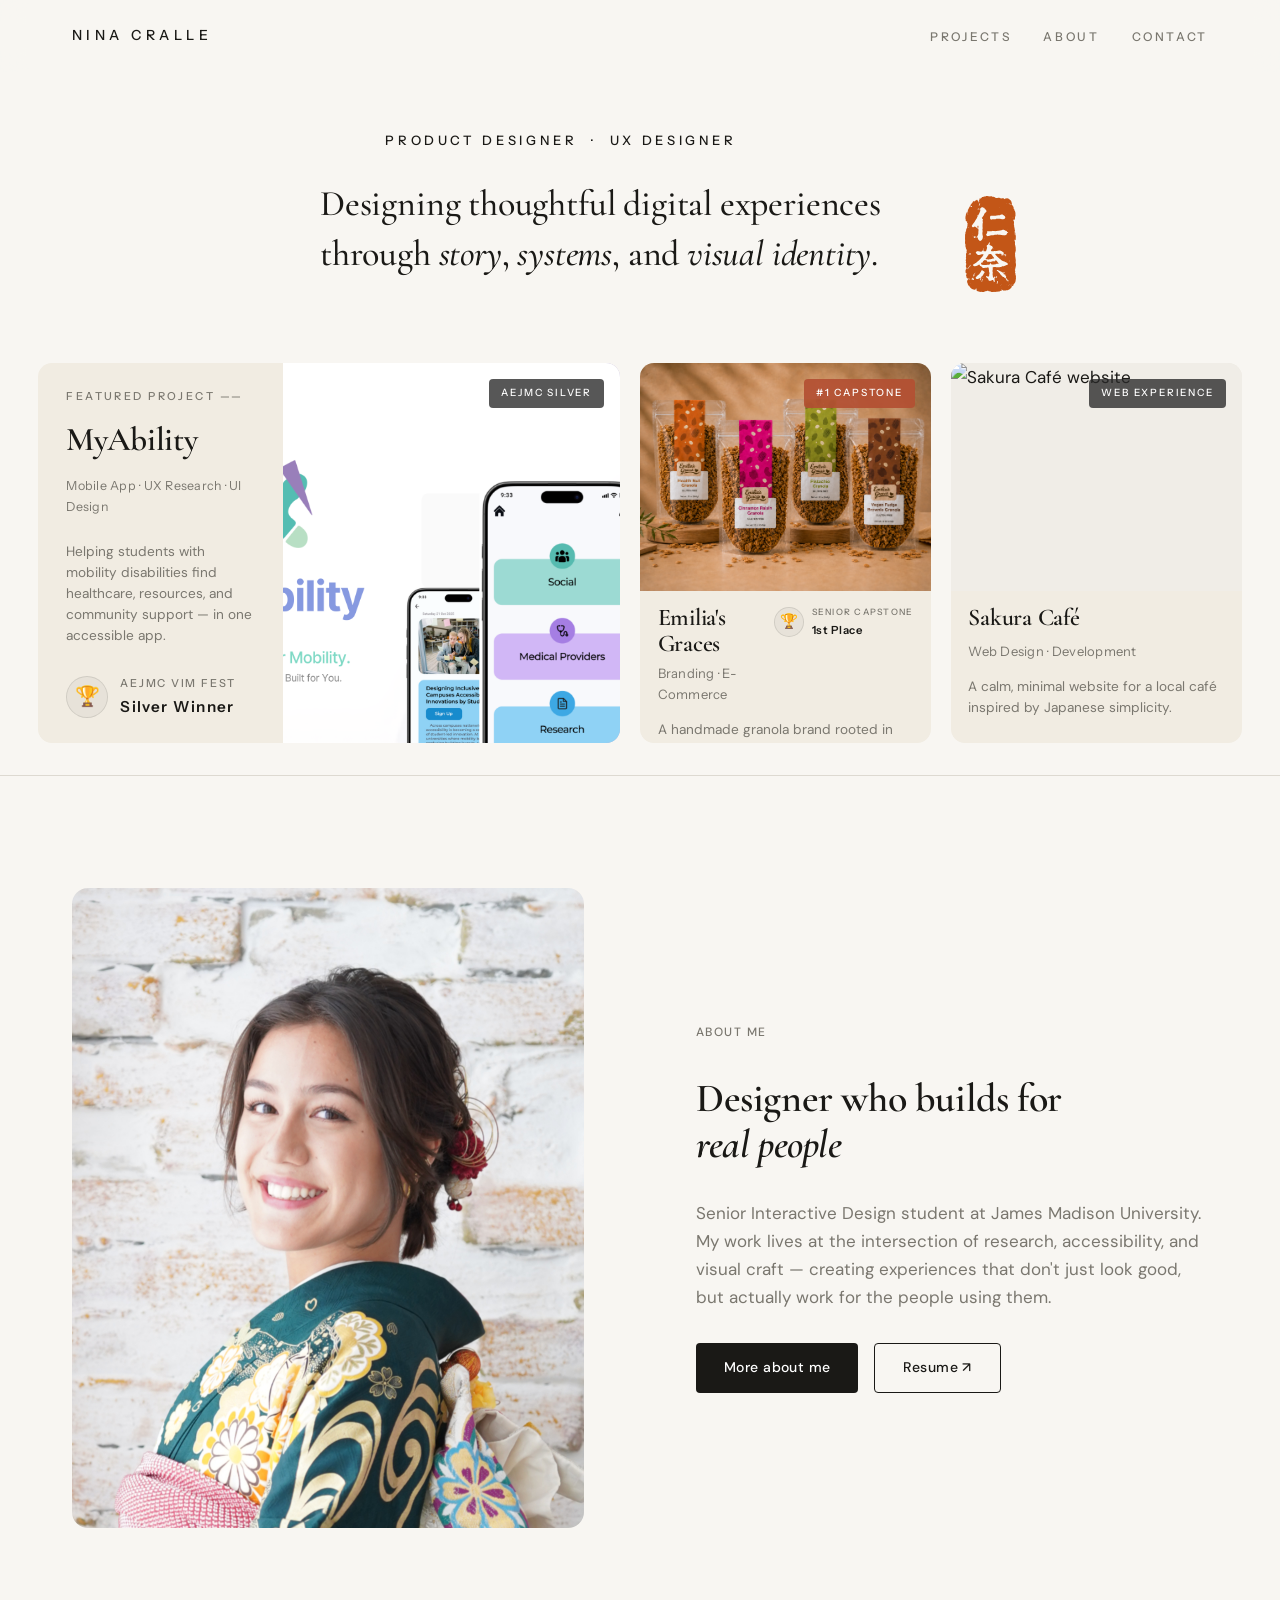
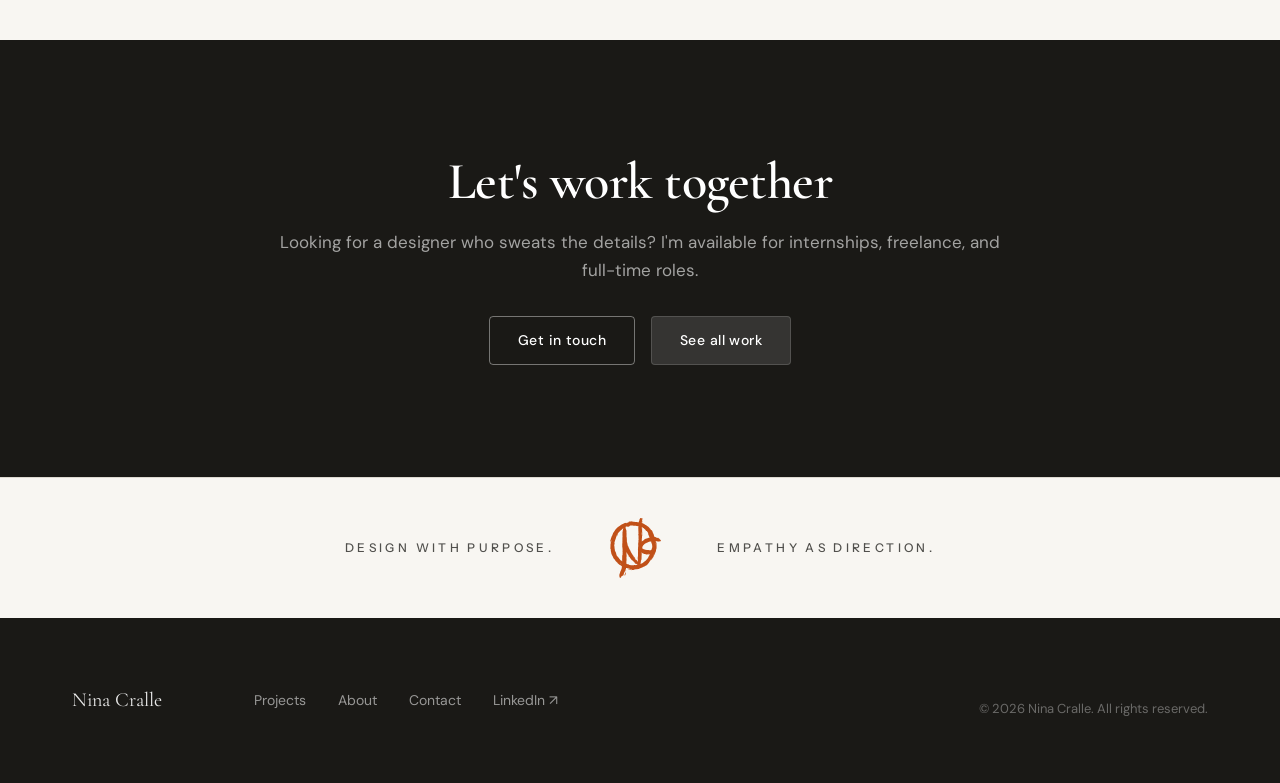
==== commit 12c303a1: "Update index.html" ====
--- a/index.html
+++ b/index.html
@@ -152,7 +152,7 @@
       </div>
       <div class="about-strip__content">
         <p class="eyebrow" data-animate>About Me</p>
-        <h2 data-animate data-delay="1">Designer who builds for <em>real people</em></h2>
+        <h2 data-animate data-delay="1">Designer who builds for <em>real&nbsp;people</em></h2>
         <p data-animate data-delay="2">
           Senior Interactive Design student at James Madison University.
           My work lives at the intersection of research, accessibility, and visual craft —
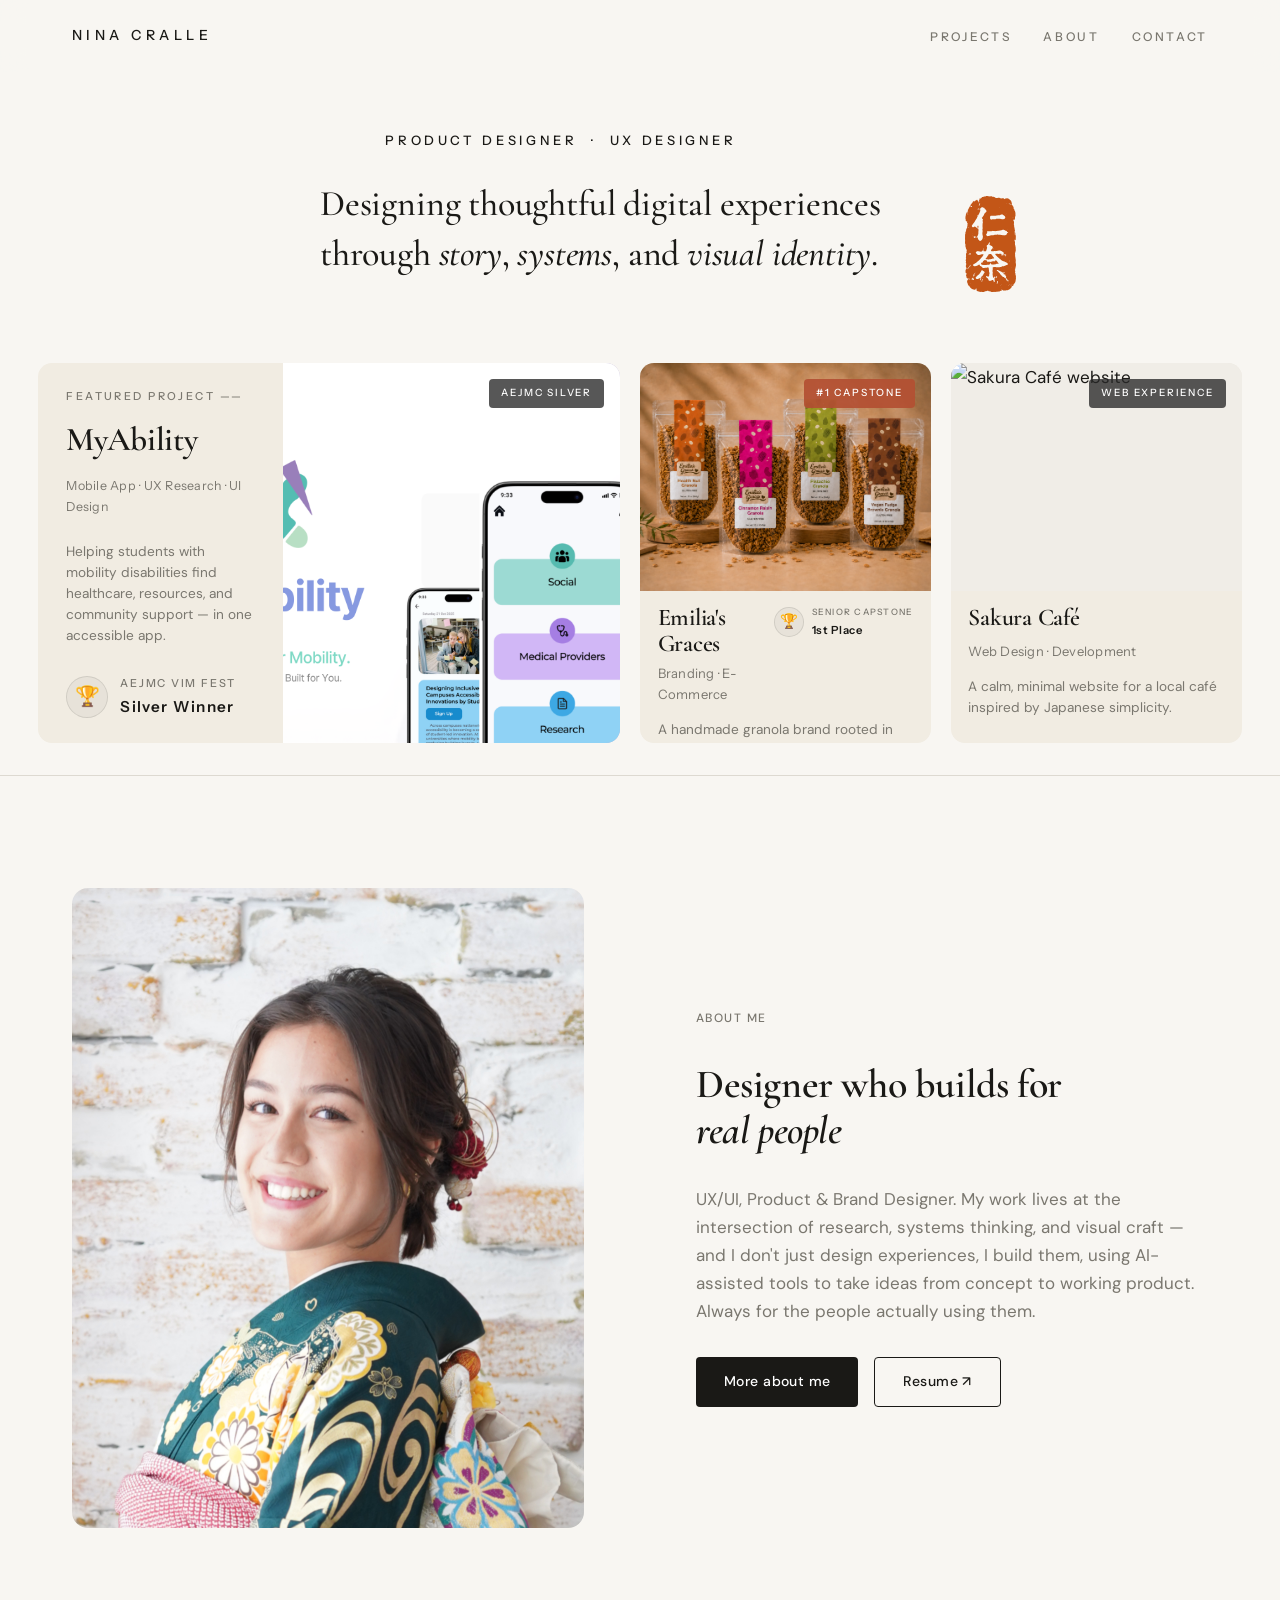
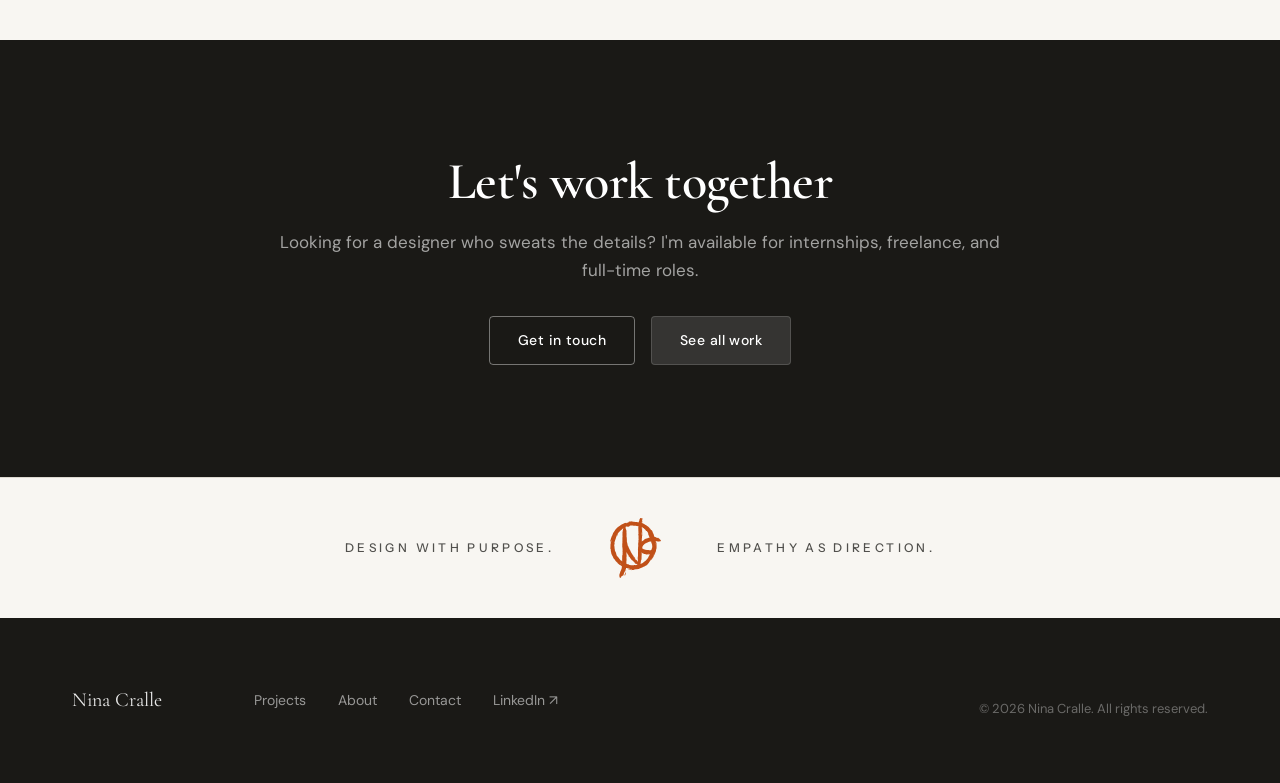
==== commit 82d87e56: "Update index.html" ====
--- a/index.html
+++ b/index.html
@@ -154,9 +154,10 @@
         <p class="eyebrow" data-animate>About Me</p>
         <h2 data-animate data-delay="1">Designer who builds for <em>real&nbsp;people</em></h2>
         <p data-animate data-delay="2">
-          Senior Interactive Design student at James Madison University.
-          My work lives at the intersection of research, accessibility, and visual craft —
-          creating experiences that don't just look good, but actually work for the people using them.
+          UX/UI, Product & Brand Designer. My work lives at the intersection of research,
+ systems thinking, and visual craft — and I don't just design experiences, I build
+ them, using AI-assisted tools to take ideas from concept to working product.
+ Always for the people actually using them.
         </p>
         <div data-animate data-delay="3" style="display:flex; gap:1rem; flex-wrap:wrap;">
           <a href="about.html" class="btn btn--primary">More about me</a>
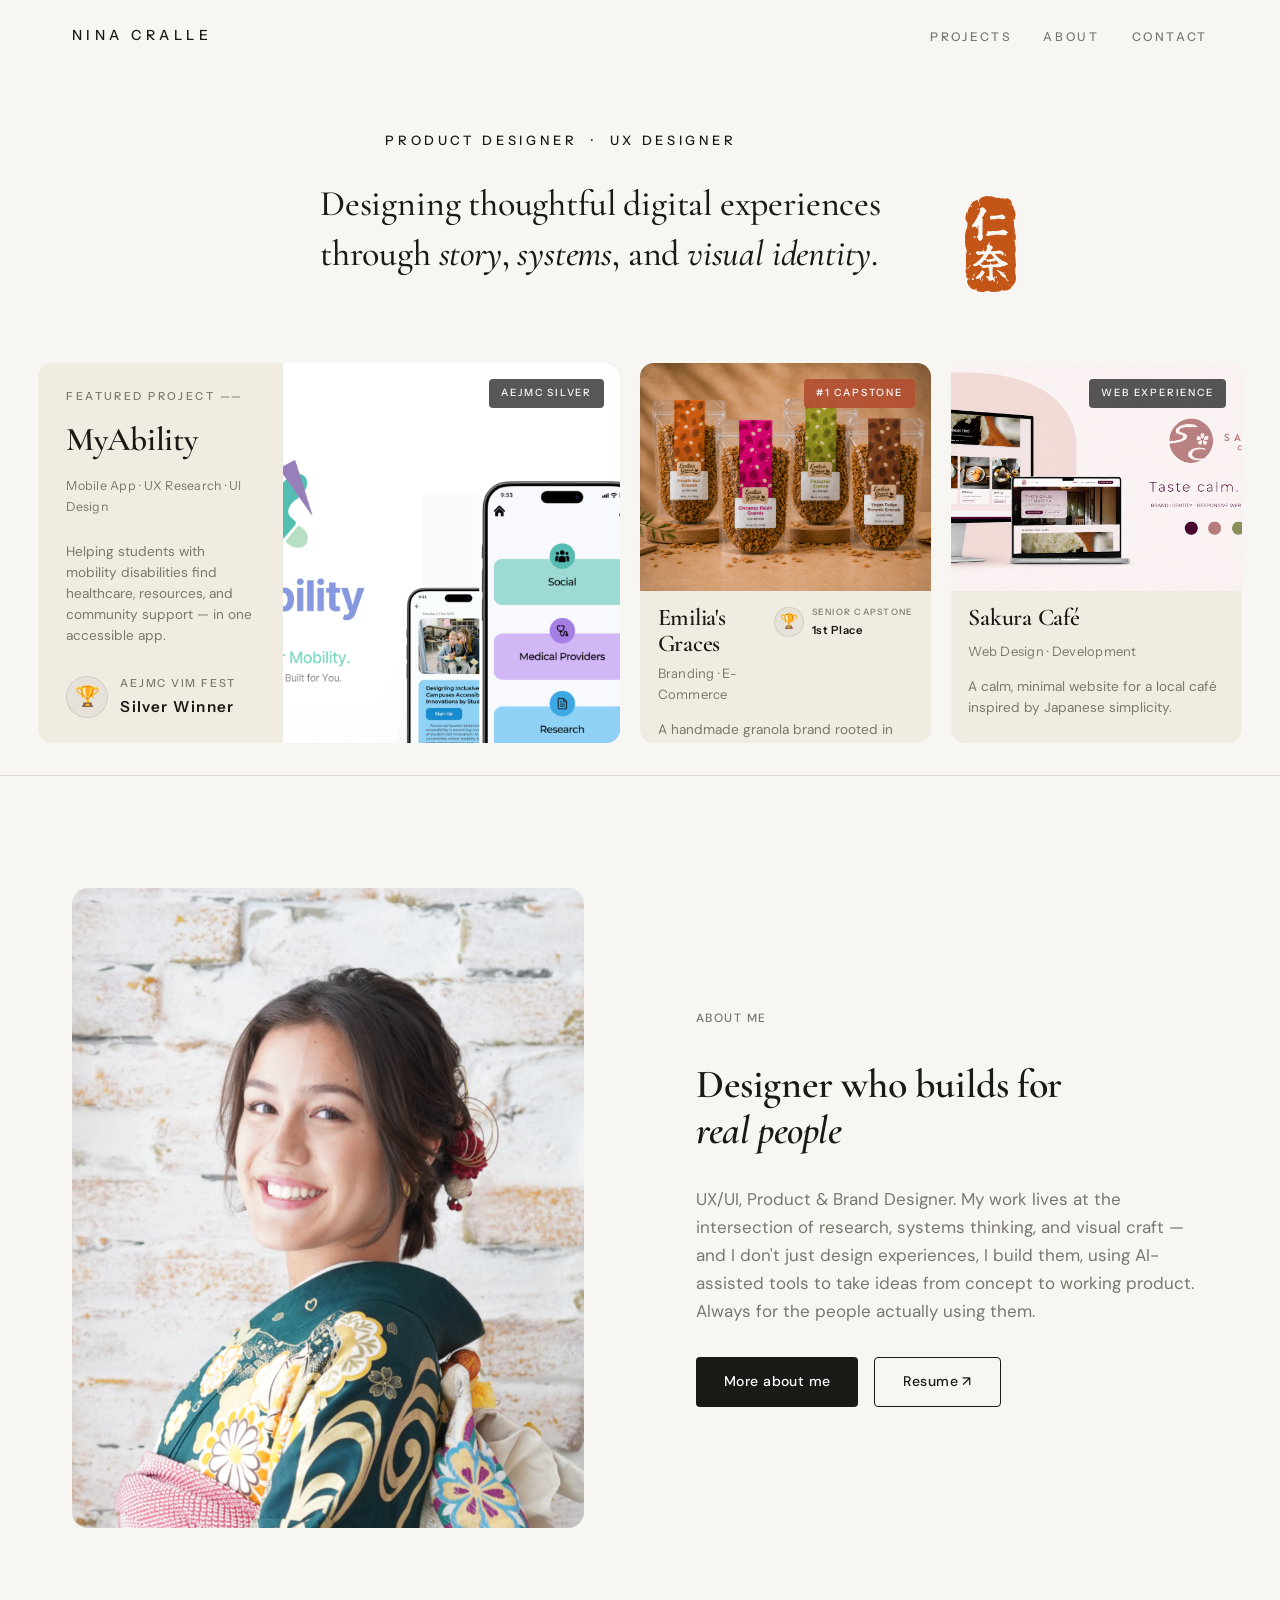
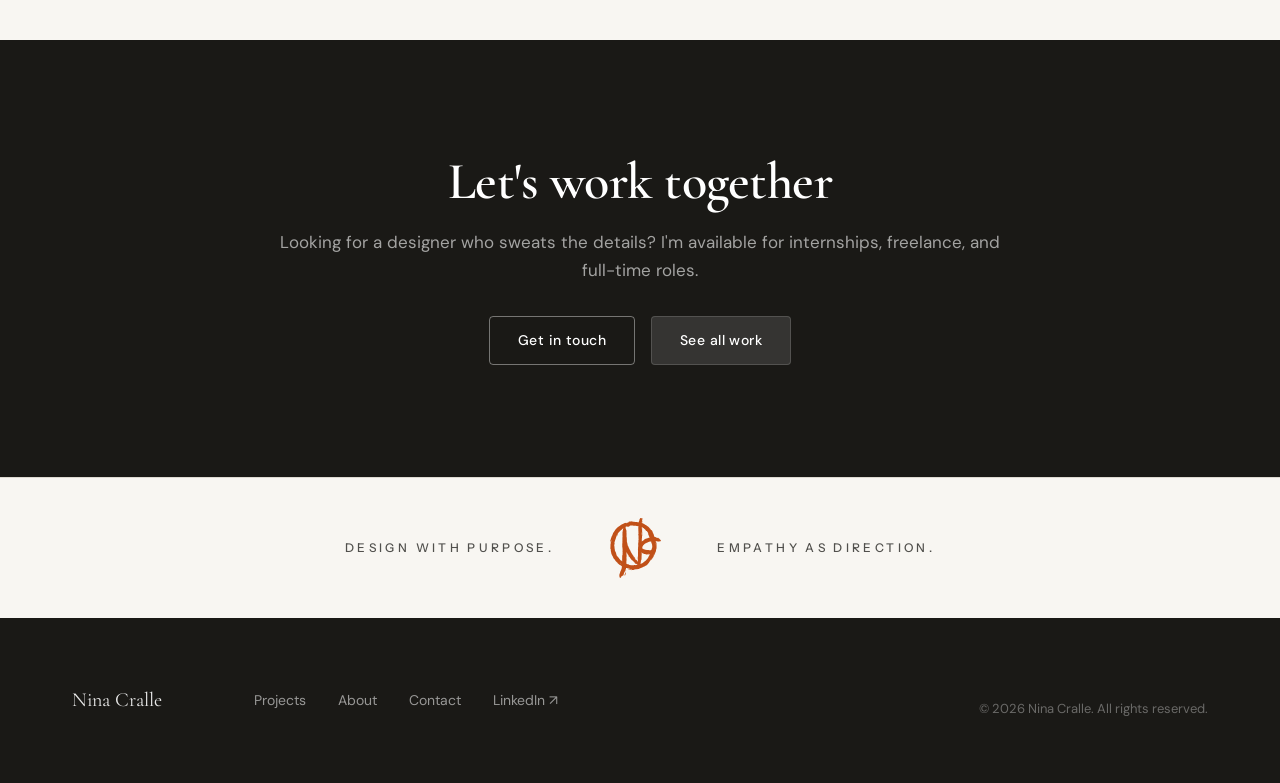
==== commit ec1815de: "Update index.html" ====
--- a/index.html
+++ b/index.html
@@ -3,7 +3,7 @@
 <head>
   <meta charset="UTF-8" />
   <meta name="viewport" content="width=device-width, initial-scale=1.0" />
-  <meta name="description" content="Nina Cralle — Interactive Design student at JMU focused on UX/UI, accessibility, and human-centered design." />
+  <meta name="description" content="Nina Cralle — UX/UI, Product & Brand Designer focused on human-centered design, systems thinking, and building functional products with AI tools." />
   <title>Nina Cralle — Interactive Designer</title>
 
   <link rel="preconnect" href="https://fonts.googleapis.com" />
@@ -127,7 +127,7 @@
       <div class="fcard__badge fcard__badge--web">WEB EXPERIENCE</div>
       <div class="fcard__image fcard__image--top">
         <img
-          src="https://static.wixstatic.com/media/748392_c0c60c1fc7424899b061f4d5baf2ed8d~mv2.png/v1/fill/w_525,h_700,q_90,enc_avif,quality_auto/748392_c0c60c1fc7424899b061f4d5baf2ed8d~mv2.png"
+          src="assets/images/projects/sakura/hero.png"
           alt="Sakura Café website"
         />
       </div>
@@ -161,7 +161,7 @@
         </p>
         <div data-animate data-delay="3" style="display:flex; gap:1rem; flex-wrap:wrap;">
           <a href="about.html" class="btn btn--primary">More about me</a>
-          <a href="assets/resume/nina-cralle-resume.pdf" class="btn btn--outline" target="_blank" rel="noopener">Resume ↗</a>
+          <a href="assets/resume/nina_cralle_resume.pdf" class="btn btn--outline" target="_blank" rel="noopener">Resume ↗</a>
         </div>
       </div>
     </div>
--- a/css/styles.css
+++ b/css/styles.css
@@ -1141,15 +1141,43 @@
 }
 
 .solution-card__img {
-  aspect-ratio: 4 / 3;
   border-radius: var(--radius-sm);
-  overflow: hidden;
   margin-bottom: 0.5rem;
+  display: flex;
+  justify-content: center;
+  align-items: flex-start;
+  overflow: visible;
+  background: transparent;
+}
+.solution-card__img img {
+  width: auto;
+  max-width: 100%;
+  height: auto;
+  max-height: 440px;      /* keeps the three cards balanced */
+  object-fit: contain;
+  display: block;
+  border-radius: var(--radius-sm);
 }
 
 .solution-card h4 { color: var(--color-text); }
 .solution-card p { font-size: 0.9375rem; max-width: none; }
 
+/* Solution cards hold tall phone screenshots — show them in full, not cropped */
+.solution-card__img {
+  height: auto;          /* was a fixed height that cropped the phones */
+  overflow: visible;
+  background: transparent;
+  display: flex;
+  justify-content: center;
+}
+.solution-card__img img {
+  width: auto;
+  max-width: 100%;
+  height: auto;
+  max-height: 440px;     /* keeps the three cards balanced in height */
+  object-fit: contain;
+  display: block;
+}
 /* Process row (wireframe thumbnails) */
 .process-row {
   display: grid;
@@ -1188,6 +1216,9 @@
   margin-top: 0.4rem;
 }
 
+.img-crop-top { overflow: hidden; border-radius: var(--radius-md); }
+.img-crop-top img { margin-top: -10%; margin-bottom: -10%; }
+
 /* Reflection quote block */
 .reflection-block {
   background-color: var(--color-card);
@@ -1666,6 +1697,52 @@
   }
 }
 
+/* ============================================================
+   SAKURA CAFÉ — COLOR SYSTEM
+   ============================================================ */
+
+.sakura-palette {
+  display: grid;
+  grid-template-columns: repeat(5, minmax(0, 1fr));
+  gap: 0.75rem;
+  width: 100%;
+  margin-bottom: 1rem;
+}
+
+.sakura-swatch {
+  min-width: 0;
+}
+
+.sakura-swatch__color {
+  width: 100%;
+  height: 100px;
+  border-radius: var(--radius-md);
+}
+
+.sakura-swatch__color--light {
+  border: 1px solid var(--color-border);
+}
+
+.sakura-swatch .caption {
+  margin-top: 0.4rem;
+  line-height: 1.5;
+  overflow-wrap: anywhere;
+}
+
+@media (max-width: 700px) {
+  .sakura-palette {
+    grid-template-columns: repeat(2, minmax(0, 1fr));
+  }
+
+  .sakura-swatch:last-child {
+    grid-column: 1 / -1;
+  }
+
+  .sakura-swatch__color {
+    height: 90px;
+  }
+}
+
 .fcard__award--sm .fcard__award-title {
   font-size: 0.7rem;
   letter-spacing: 0.06em;
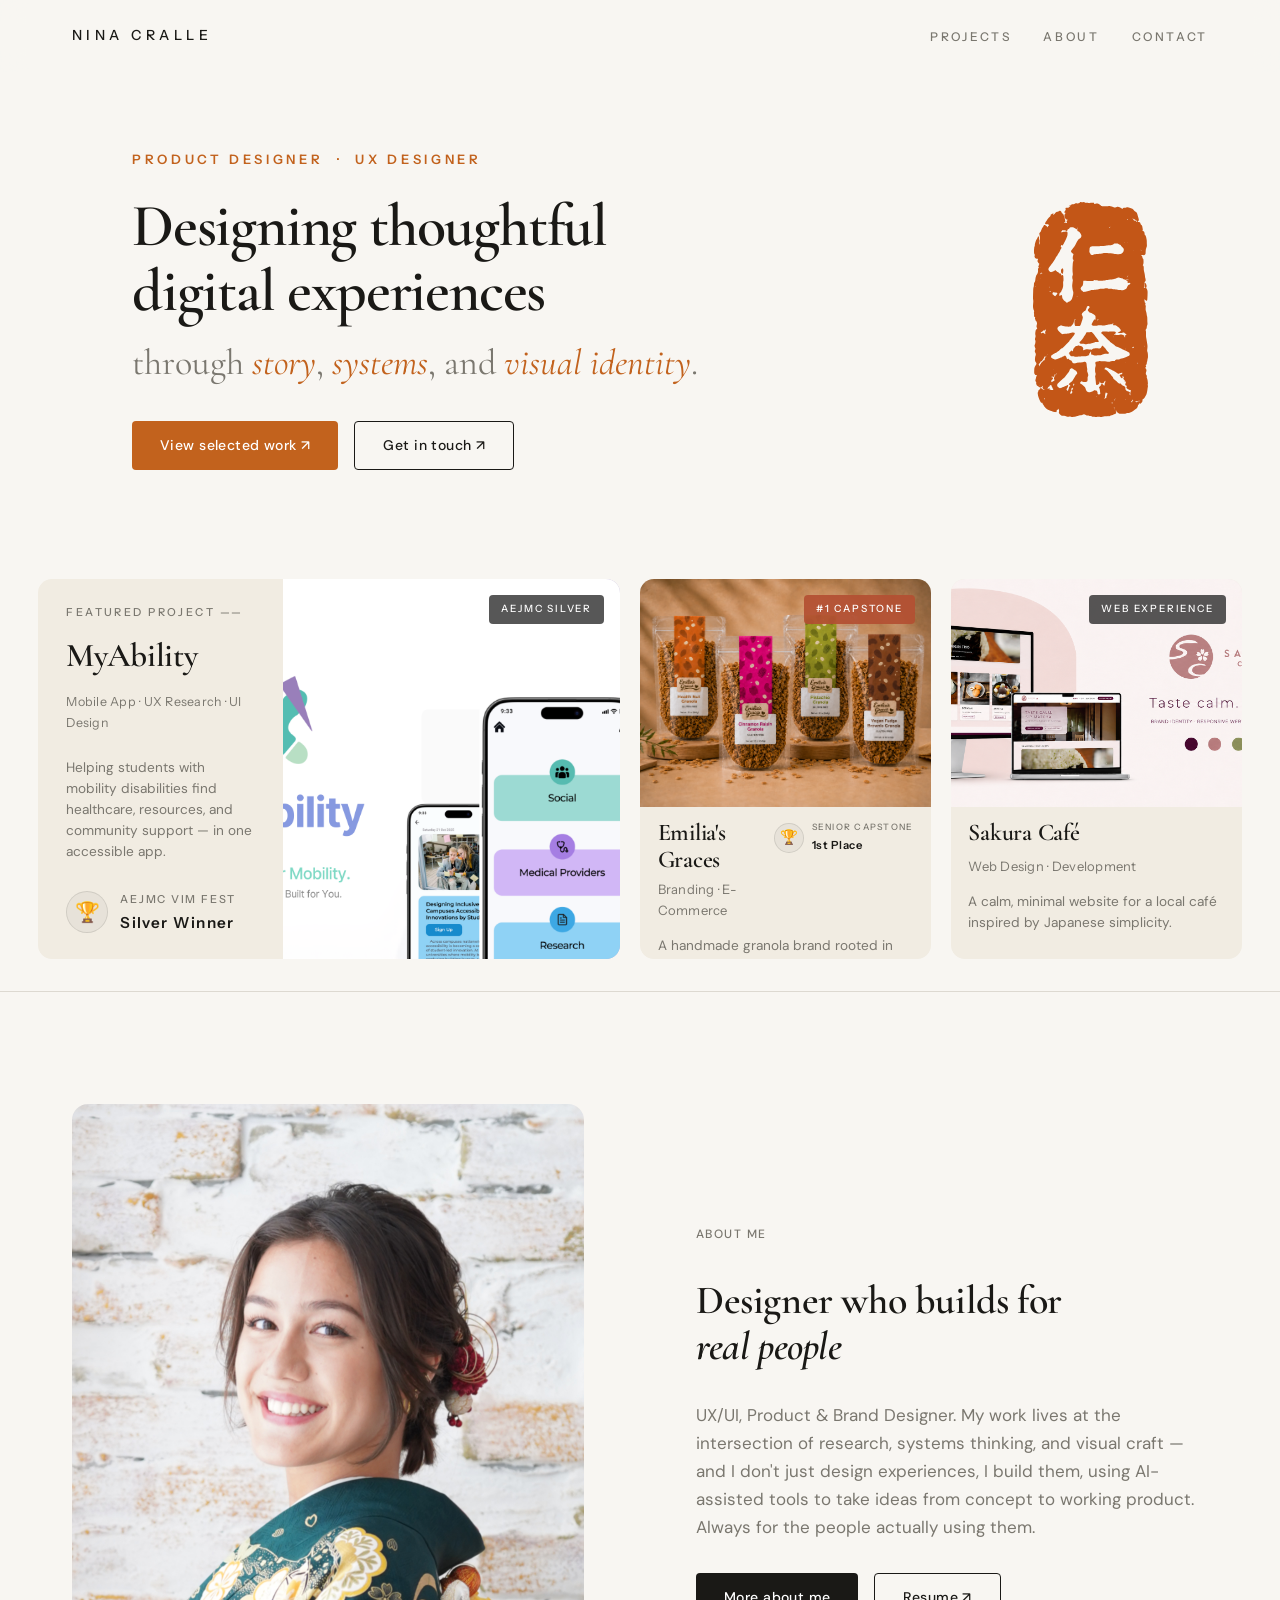
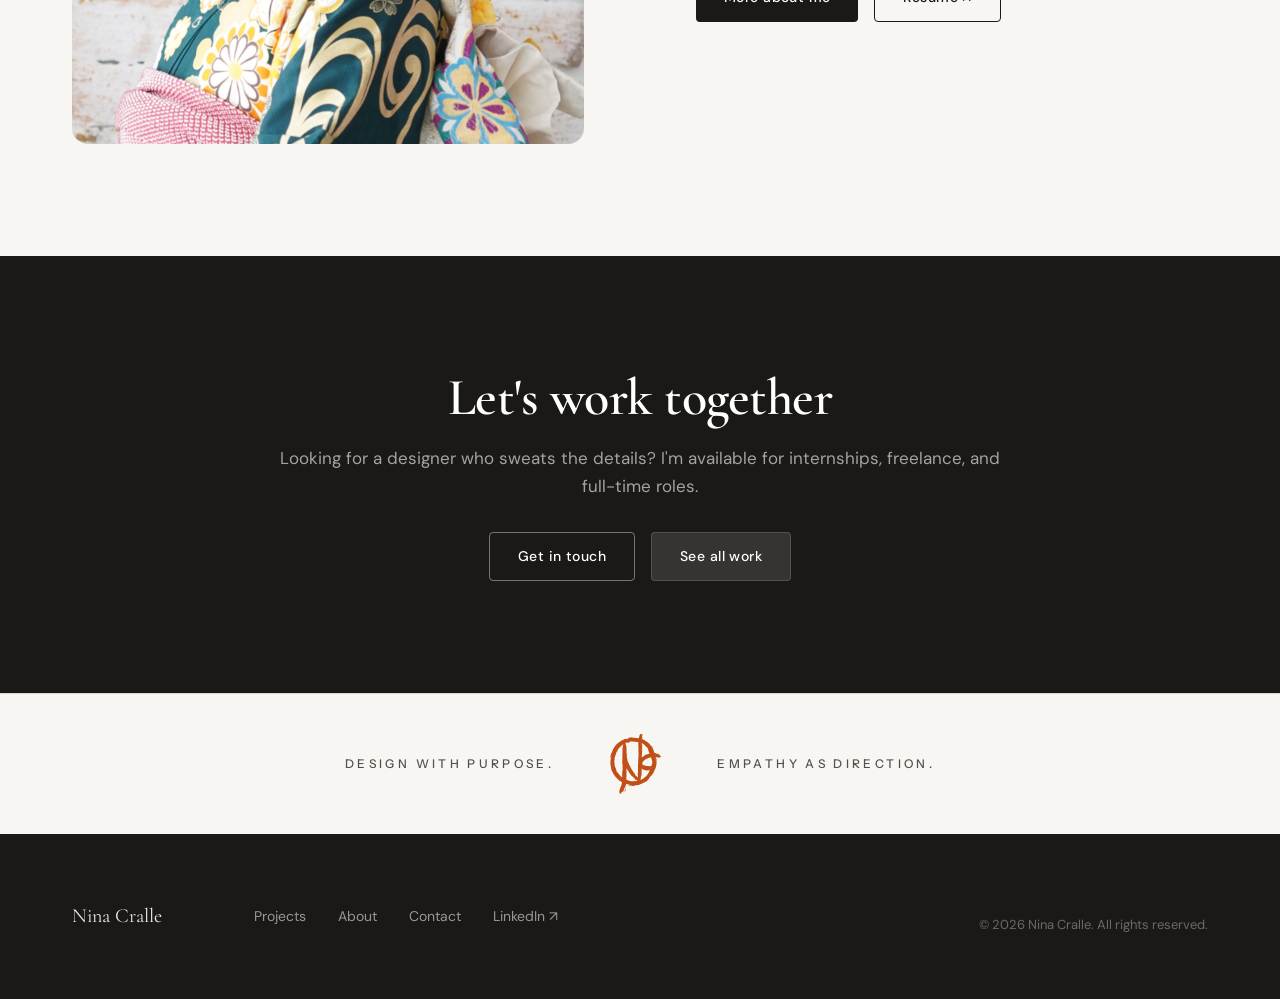
==== commit 07f4a3d4: "Update index.html" ====
--- a/index.html
+++ b/index.html
@@ -39,26 +39,35 @@
 
 
  <!-- =====================================================
-     HERO — mockup-matched composition
+     HERO — statement + seal
      ===================================================== -->
 <section class="hero-mock" aria-label="Hero">
   <div class="hero-mock__inner">
 
-    <p class="hero-mock__role" data-animate>
-      Product Designer &nbsp;·&nbsp; UX Designer
-    </p>
-
-    <div class="hero-mock__headline-row" data-animate data-delay="1">
-      <h1 class="hero-mock__headline">
+    <div class="hero-mock__text">
+      <p class="hero-mock__role" data-animate>
+        Product Designer &nbsp;·&nbsp; UX Designer
+      </p>
+
+      <h1 class="hero-mock__headline" data-animate data-delay="1">
         Designing thoughtful digital experiences
+      </h1>
+
+      <p class="hero-mock__subhead" data-animate data-delay="2">
         through <em>story</em>, <em>systems</em>, and <em>visual identity</em>.
-      </h1>
-      <img
-        src="assets/images/logo/nina-hanko.svg"
-        alt="Nina Cralle hanko seal"
-        class="hero-mock__hanko"
-      />
-    </div>
+      </p>
+
+      <div class="hero-mock__actions" data-animate data-delay="3">
+        <a href="projects.html" class="btn btn--primary">View selected work ↗</a>
+        <a href="contact.html" class="btn btn--outline">Get in touch ↗</a>
+      </div>
+    </div>
+
+    <img
+      src="assets/images/logo/nina-hanko.svg"
+      alt="Nina Cralle hanko seal"
+      class="hero-mock__hanko"
+    />
 
   </div>
 </section>
@@ -169,7 +178,7 @@
 
 
   <!-- ============================================================
-       CONTACT CTA
+       CONTACT CTA strip
        ============================================================ -->
   <section class="cta-strip">
     <div class="container">
--- a/css/styles.css
+++ b/css/styles.css
@@ -42,8 +42,10 @@
   --color-card-warm:   #F1ECE2;
   --color-text:        #1A1916;
   --color-muted:       #7A776F;
-  --color-accent:      #B07A52;
+    --color-accent:      #B07A52;
   --color-accent-dark: #8A5C38;
+  --color-rust:        #C2621D;   /* hanko rust — hero accent only */
+  --color-rust-dark:   #A5501A;
   --color-border:      #DDD9D1;
   --color-placeholder: #D5D1C9;
 
@@ -448,69 +450,97 @@
 
 
 /* ============================================================
-   8. HOME — HERO (mockup composition)
+   8. HOME — HERO (statement + seal)
    ============================================================ */
 
 .hero-mock {
   background-color: var(--color-bg);
-  padding-top: clamp(2rem, 4.5vw, 3.75rem);
-  padding-bottom: clamp(2.5rem, 4vw, 3.5rem);
+  padding-top: clamp(3rem, 6vw, 5.5rem);
+  padding-bottom: clamp(3rem, 6vw, 5rem);
   overflow: hidden;
 }
 
 .hero-mock__inner {
-  max-width: 780px;
+  max-width: 1080px;
   margin-inline: auto;
   padding-inline: var(--space-md);
-  text-align: center;
+  display: flex;
+  align-items: center;
+  justify-content: space-between;
+  gap: clamp(1.5rem, 4vw, 3.5rem);
+  text-align: left;
+}
+
+.hero-mock__text {
+  flex: 1 1 auto;
+  min-width: 0;
 }
 
 /* "PRODUCT DESIGNER · UX DESIGNER" eyebrow */
 .hero-mock__role {
   font-family: var(--font-mono);
   font-size: 0.8125rem;
-  font-weight: 500;
+  font-weight: 600;
   letter-spacing: 0.28em;
   text-transform: uppercase;
-  color: var(--color-text);
-  margin-bottom: 1.75rem;
-  opacity: 0.85;
-}
-
-/* Wrapper — inline-block so it hugs the text width */
-.hero-mock__headline-row {
-  position: relative;
-  display: inline-block;
-  text-align: left;
-  max-width: 640px;   /* forces the headline to wrap after "experiences" */
-}
-
-/* Headline — slightly tighter and shorter */
+  color: var(--color-rust);
+  margin-bottom: 1.5rem;
+}
+
+/* Primary statement */
 .hero-mock__headline {
   font-family: var(--font-display);
-  font-weight: 500;
-  font-size: clamp(1.5rem, 3vw, 2.25rem);
-  line-height: 1.4;
-  letter-spacing: -0.005em;
+  font-weight: 600;
+  font-size: clamp(2.25rem, 5vw, 3.75rem);
+  line-height: 1.08;
+  letter-spacing: -0.02em;
   color: var(--color-text);
   margin: 0;
-}
-
-.hero-mock__headline em {
+  max-width: 20ch;   /* wraps to ~2 lines like the mock */
+}
+
+/* Supporting line with colored keywords */
+.hero-mock__subhead {
+  font-family: var(--font-display);
+  font-weight: 400;
+  font-size: clamp(1.5rem, 3vw, 2.25rem);
+  line-height: 1.25;
+  color: var(--color-muted);
+  margin-top: 1rem;
+  max-width: none;
+}
+
+.hero-mock__subhead em {
   font-style: italic;
-  color: var(--color-text);
-}
-
-/* Hanko seal — smaller, anchored just past "identity." */
+  color: var(--color-rust);
+}
+
+/* Action buttons */
+.hero-mock__actions {
+  display: flex;
+  flex-wrap: wrap;
+  gap: 1rem;
+  margin-top: 2.25rem;
+}
+
+.hero-mock__actions .btn--primary {
+  background-color: var(--color-rust);
+  color: #fff;
+}
+
+.hero-mock__actions .btn--primary:hover {
+  background-color: var(--color-rust-dark);
+  transform: translateY(-1px);
+  box-shadow: 0 4px 16px rgba(194, 98, 29, 0.28);
+}
+
+/* Hanko seal — sits to the right of the statement */
 .hero-mock__hanko {
-  position: absolute;
-  right: -3.5rem;              /* sits just past the period at end of headline */
-  bottom: -0.75rem;            /* drops slightly below baseline like a stamp */
-  width: clamp(48px, 4vw, 62px);
+  flex: 0 0 auto;
+  align-self: center;
+  width: clamp(76px, 9vw, 128px);
   height: auto;
-  z-index: 2;
-}
-
+}
 
 /* ============================================================
    9. HOME — FEATURED PROJECTS GRID
@@ -1533,18 +1563,17 @@
 }
 
 
-/* ── Small tablet / large phone: ≤ 640px ── */
-@media (max-width: 640px) {
-  /* Hanko drops below the headline on narrow screens */
-  .hero-mock__headline-row {
-    display: block;
-    padding-right: 0;
+/* ── Small tablet / large phone: ≤ 760px ── */
+@media (max-width: 760px) {
+  /* Hero stacks: seal on top-left, statement below */
+  .hero-mock__inner {
+    flex-direction: column-reverse;
+    align-items: flex-start;
+    gap: 1.5rem;
   }
   .hero-mock__hanko {
-    position: static;
-    display: block;
-    margin: 0.75rem auto 0;
-    width: 42px;
+    width: 84px;
+    align-self: flex-start;
   }
 }
 
